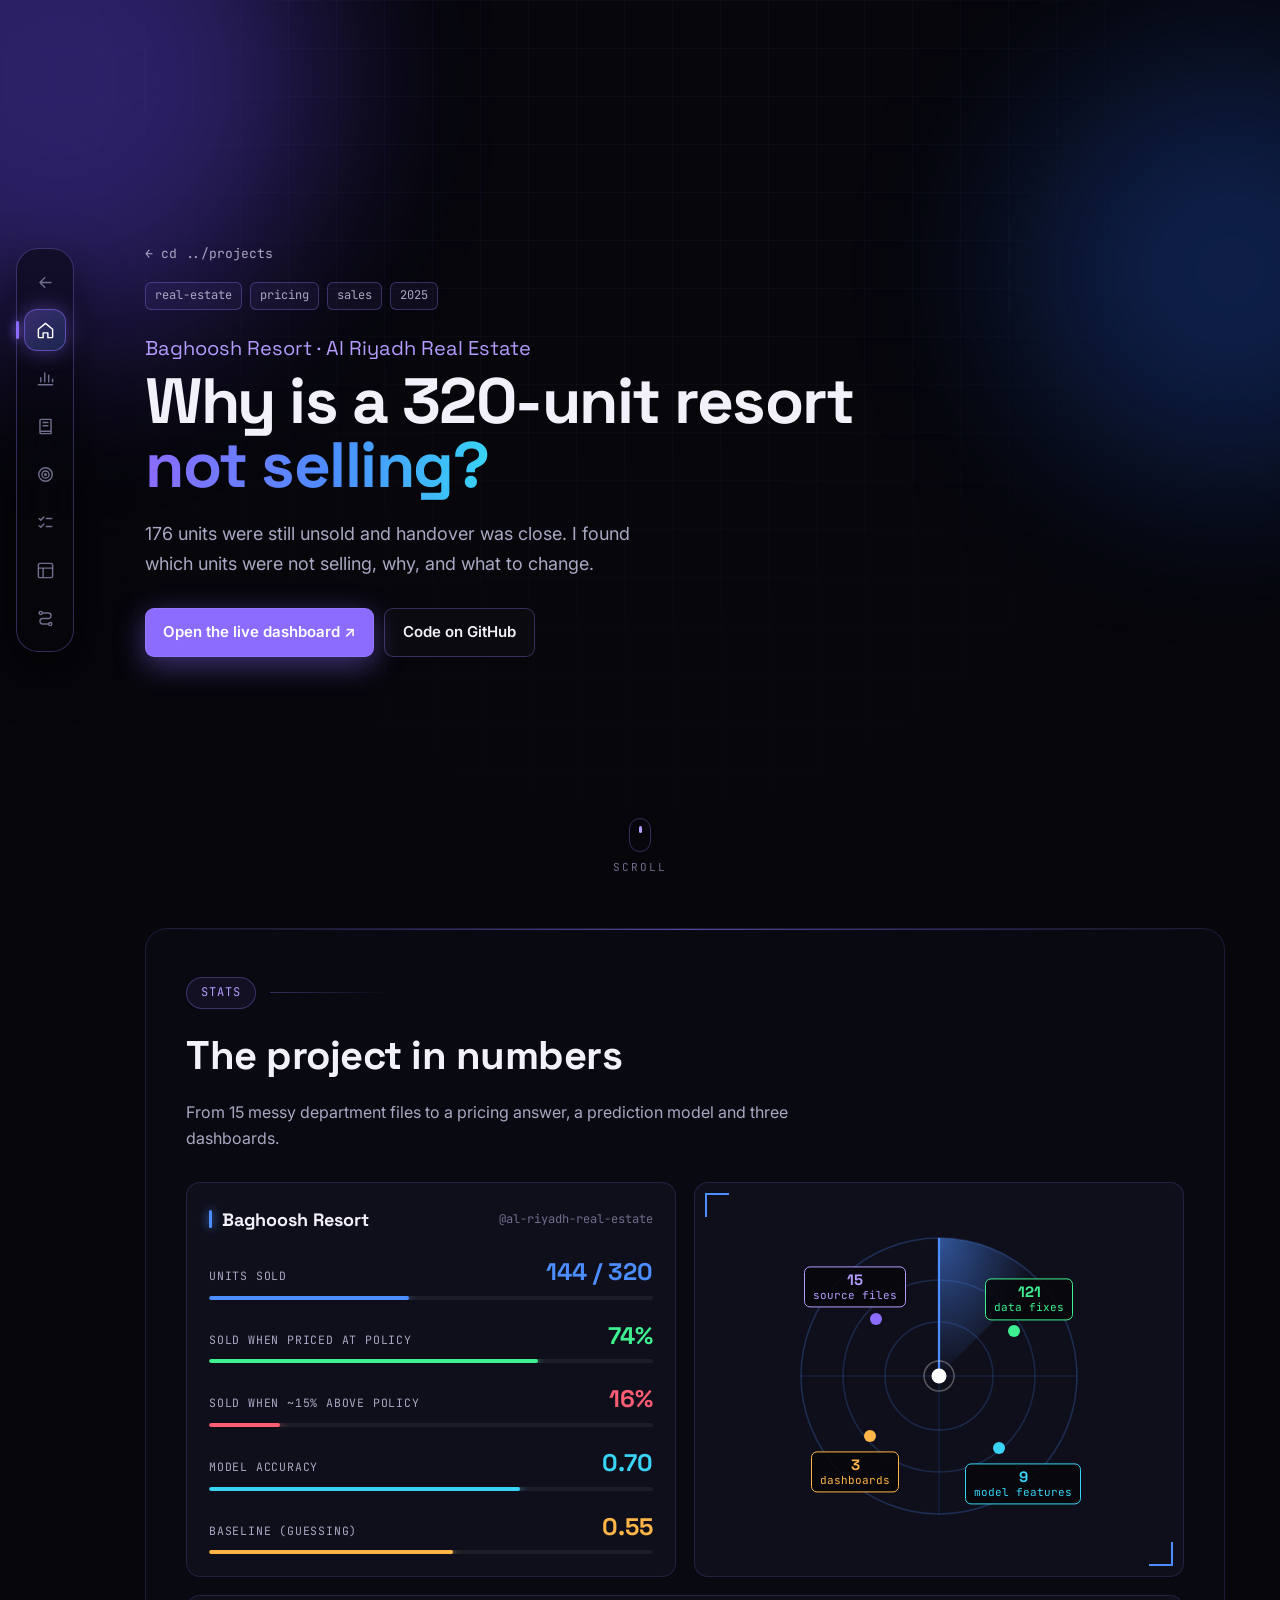
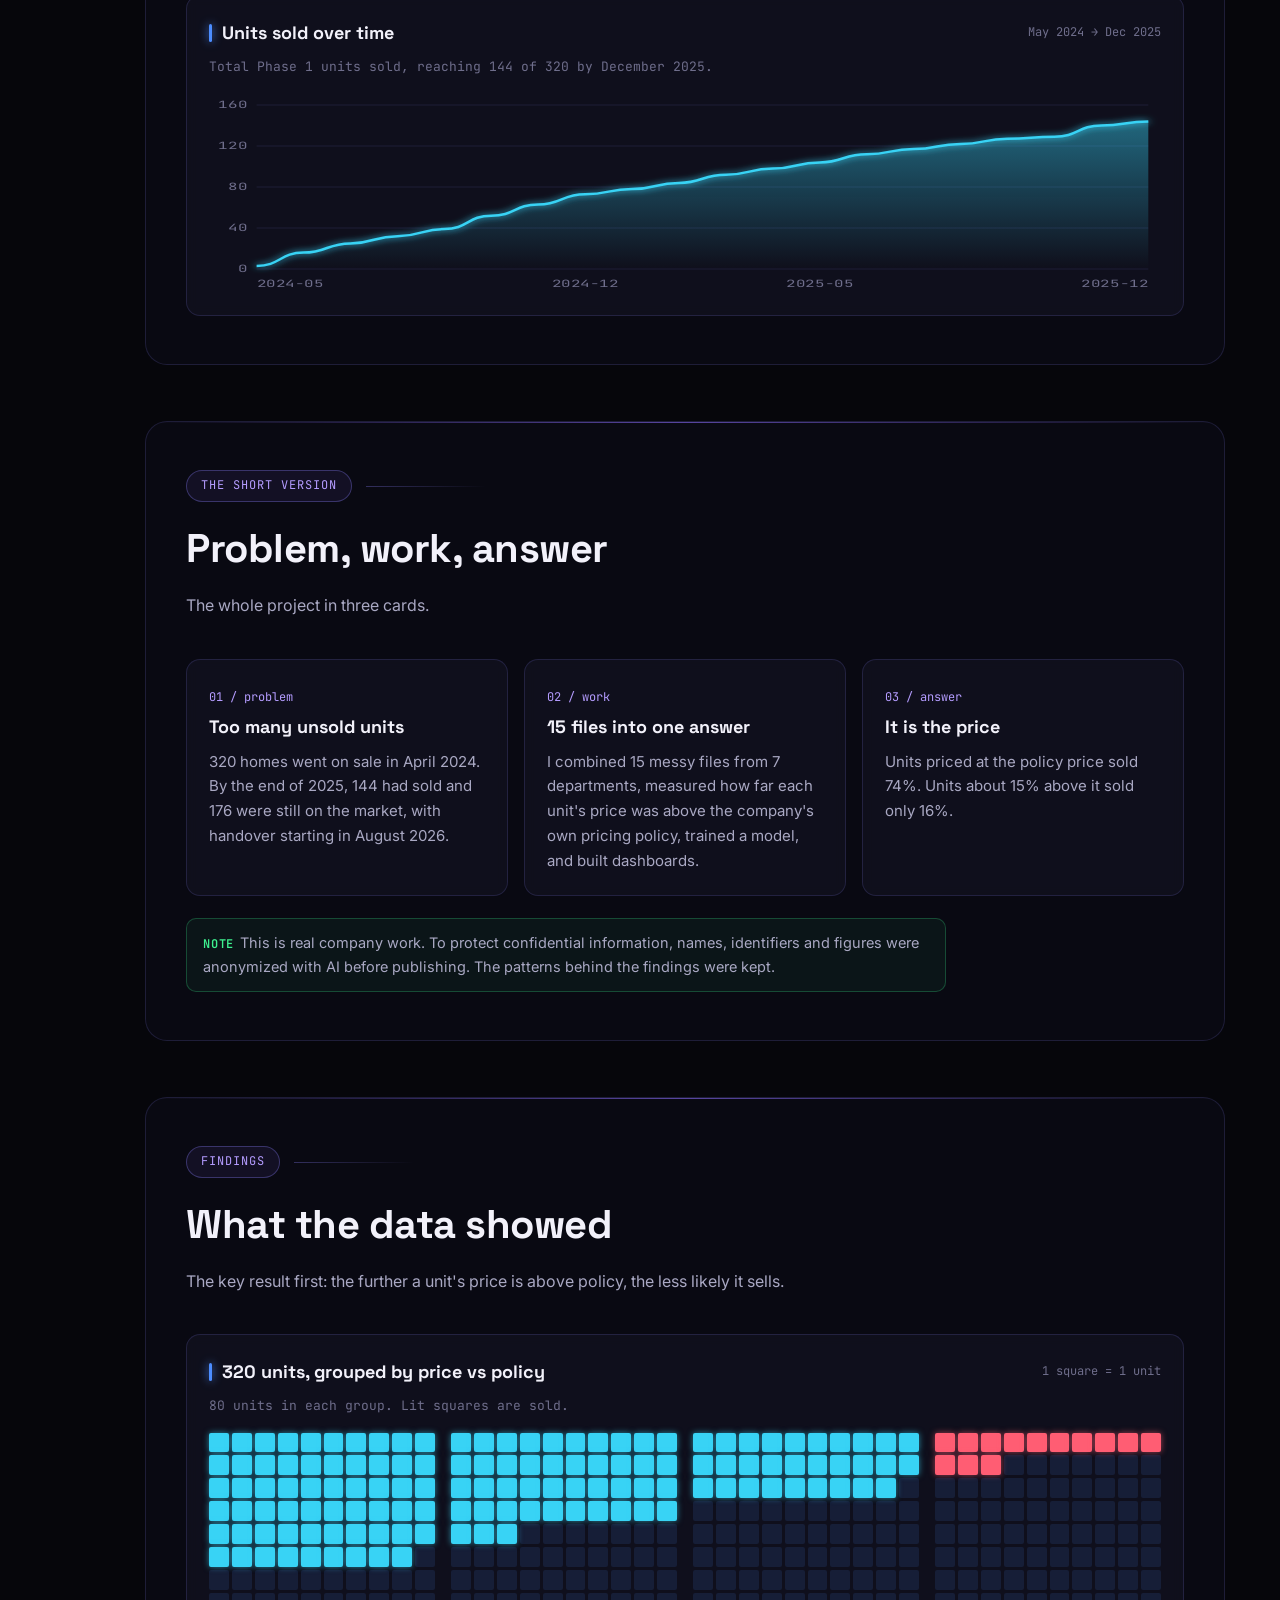
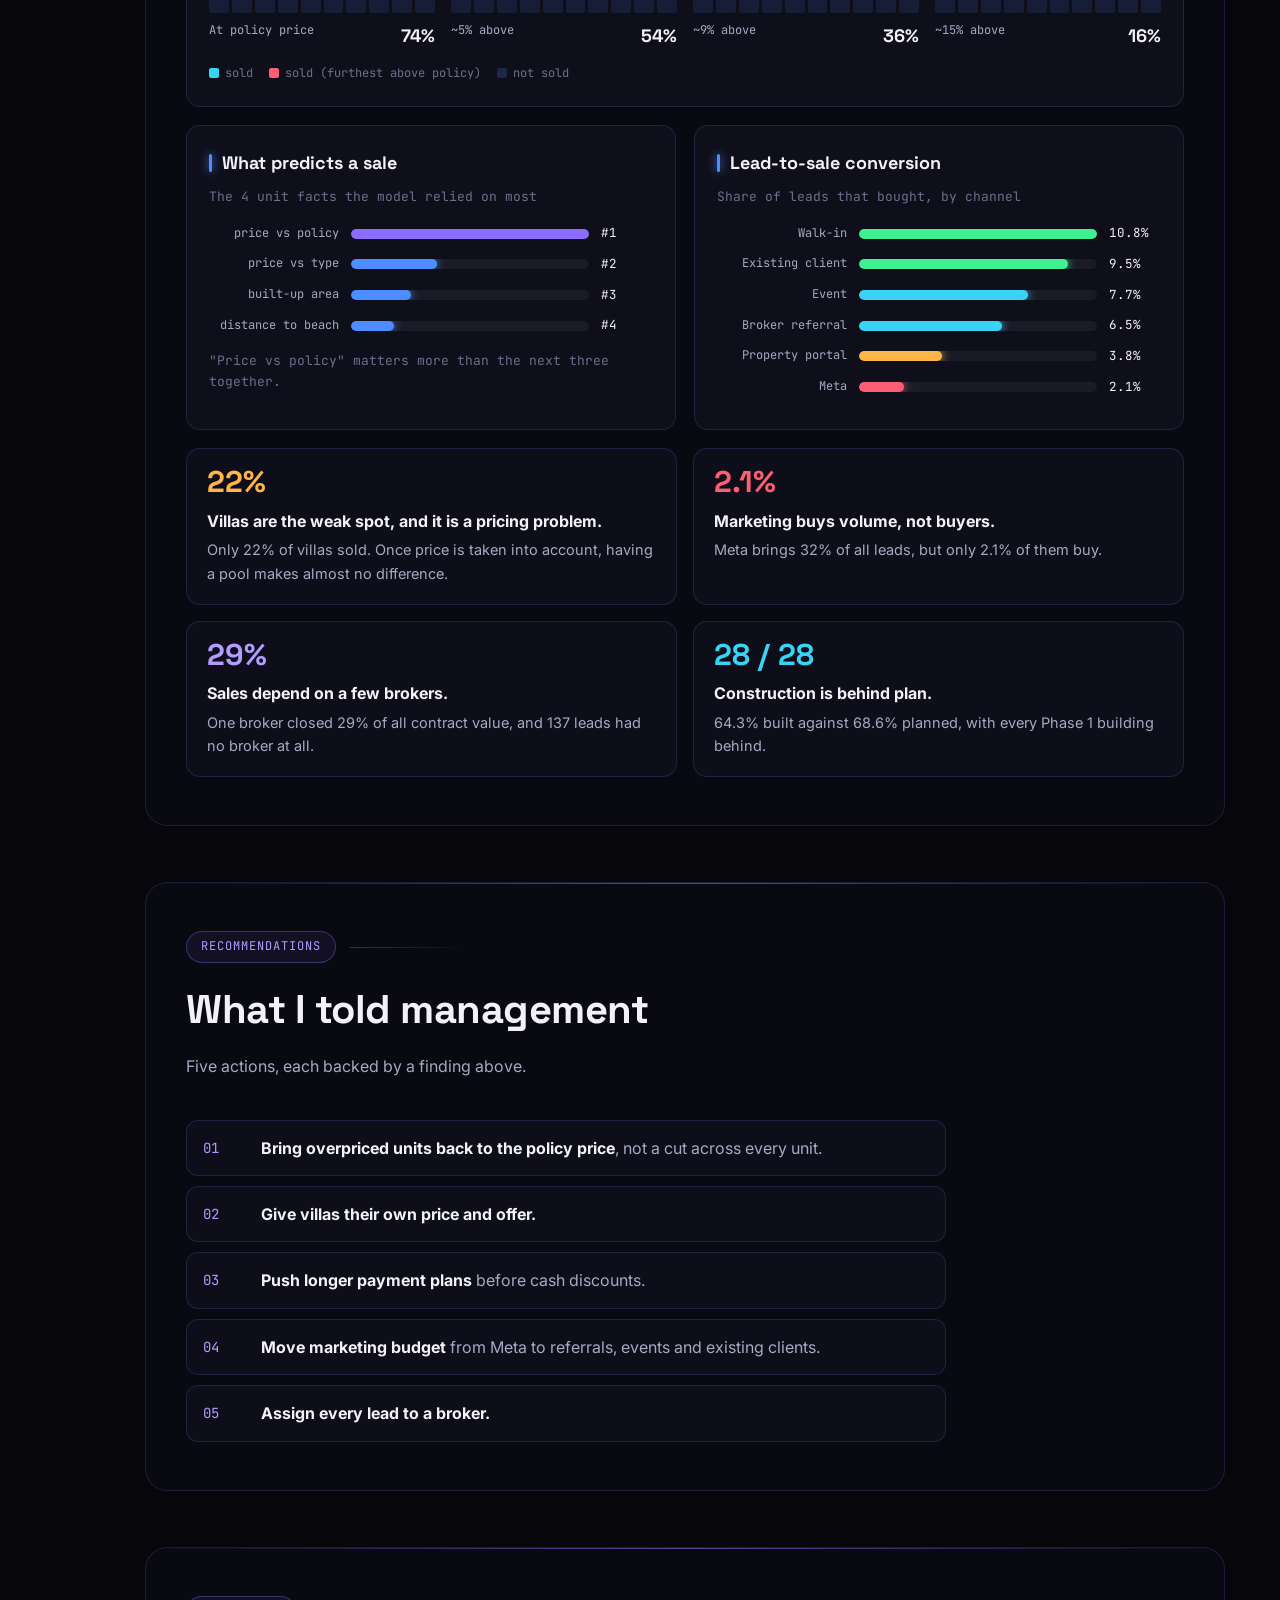
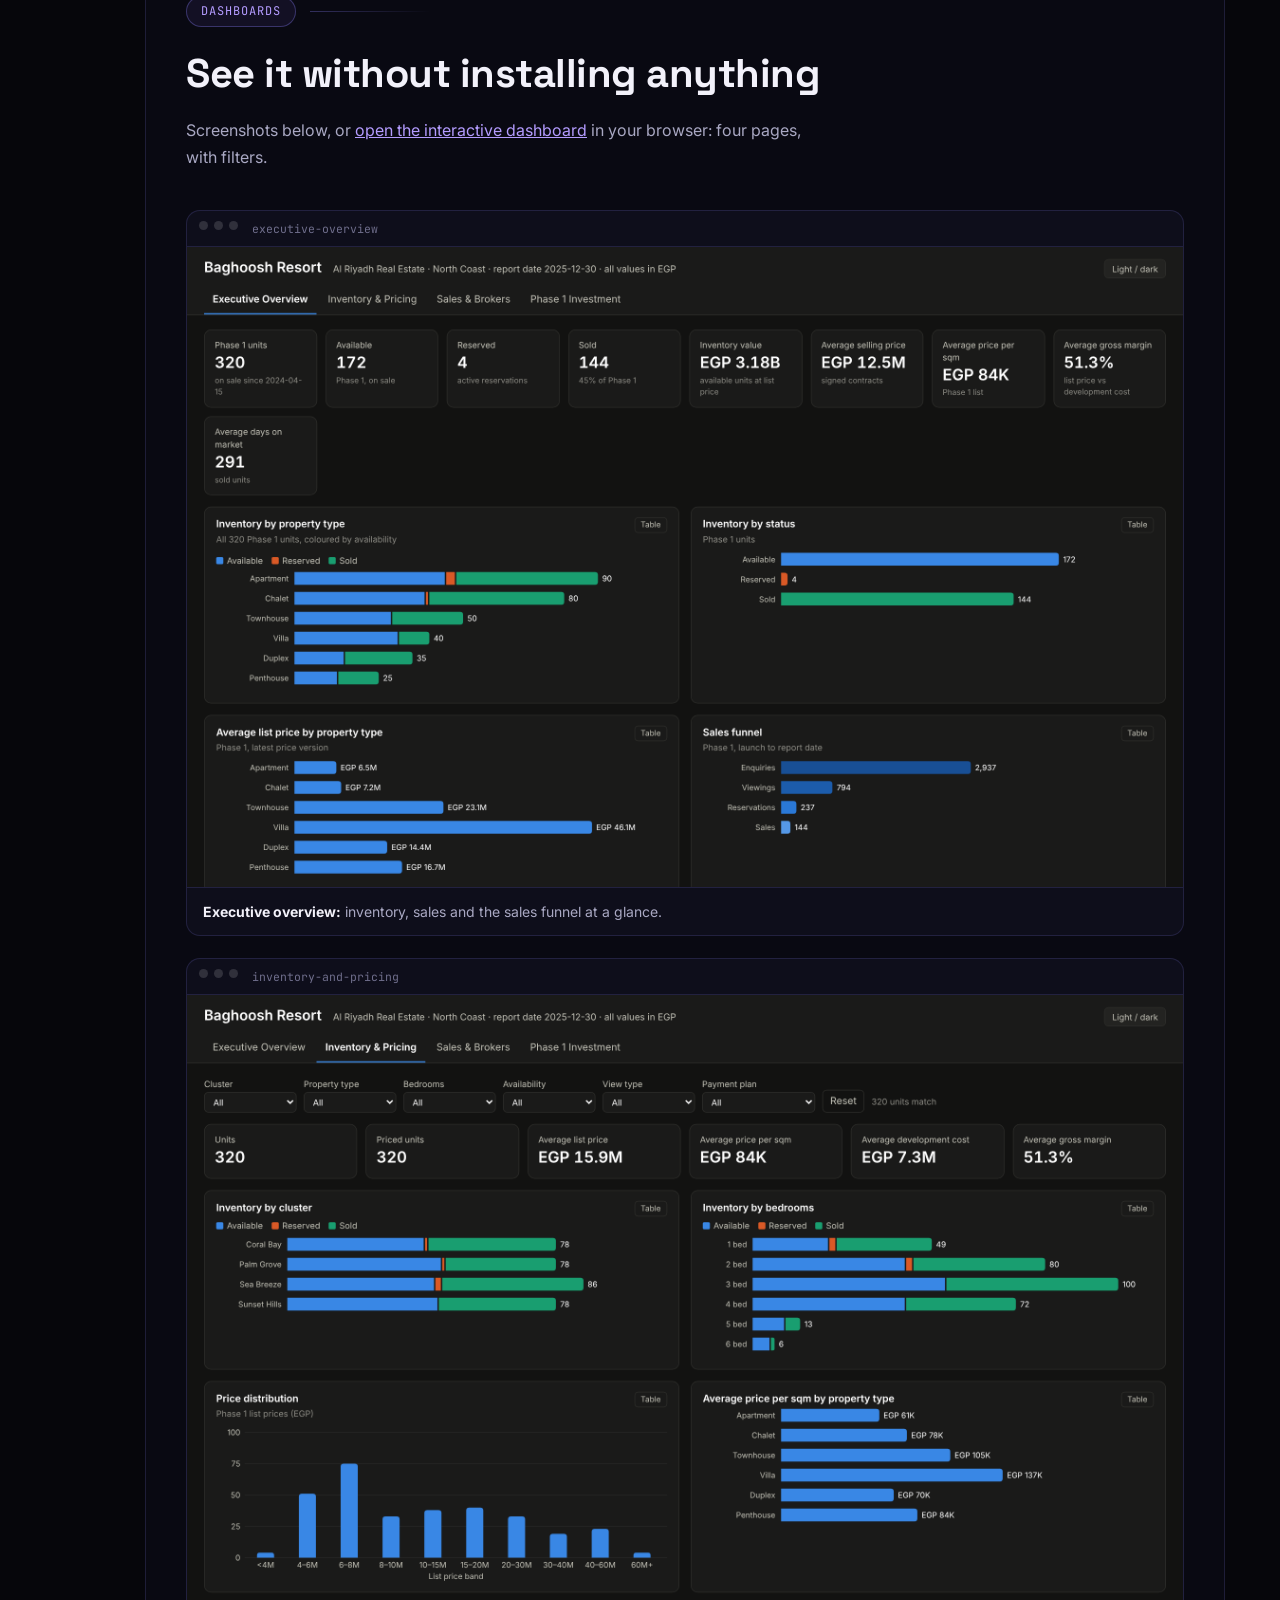
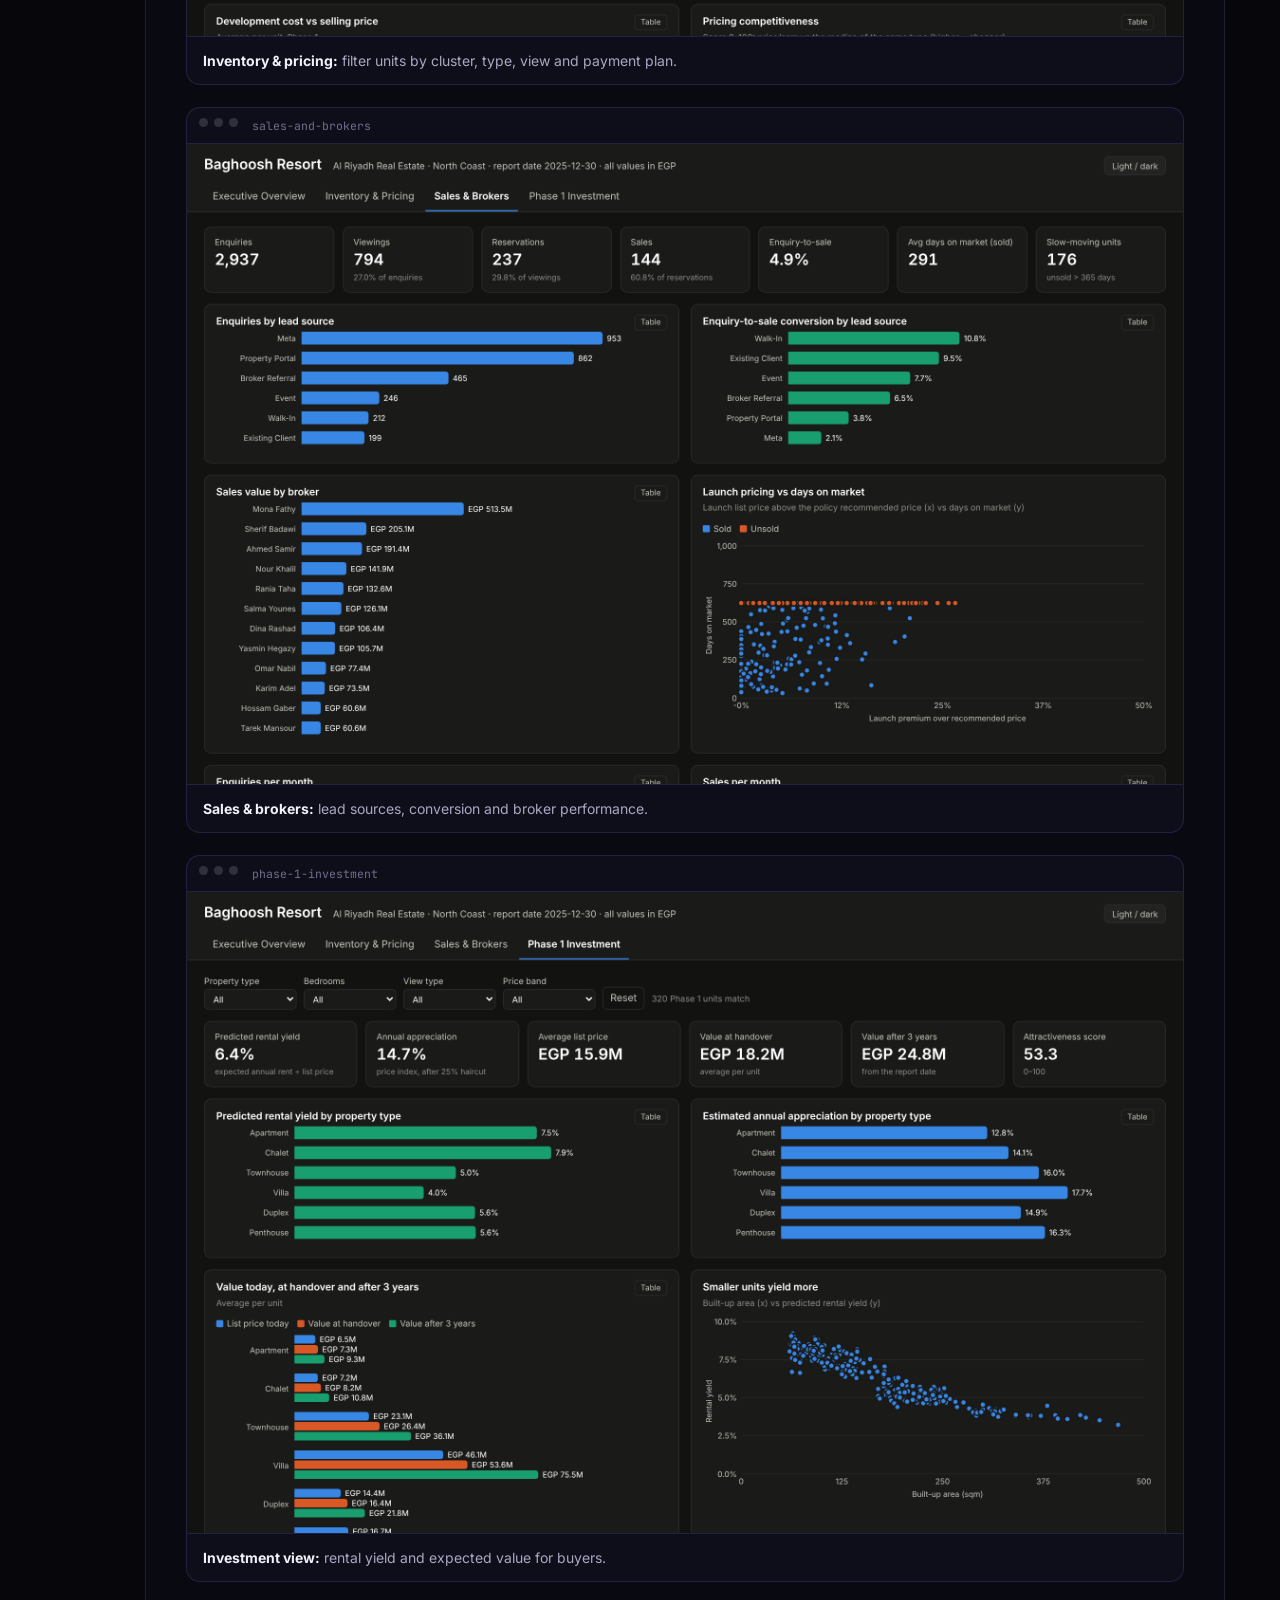
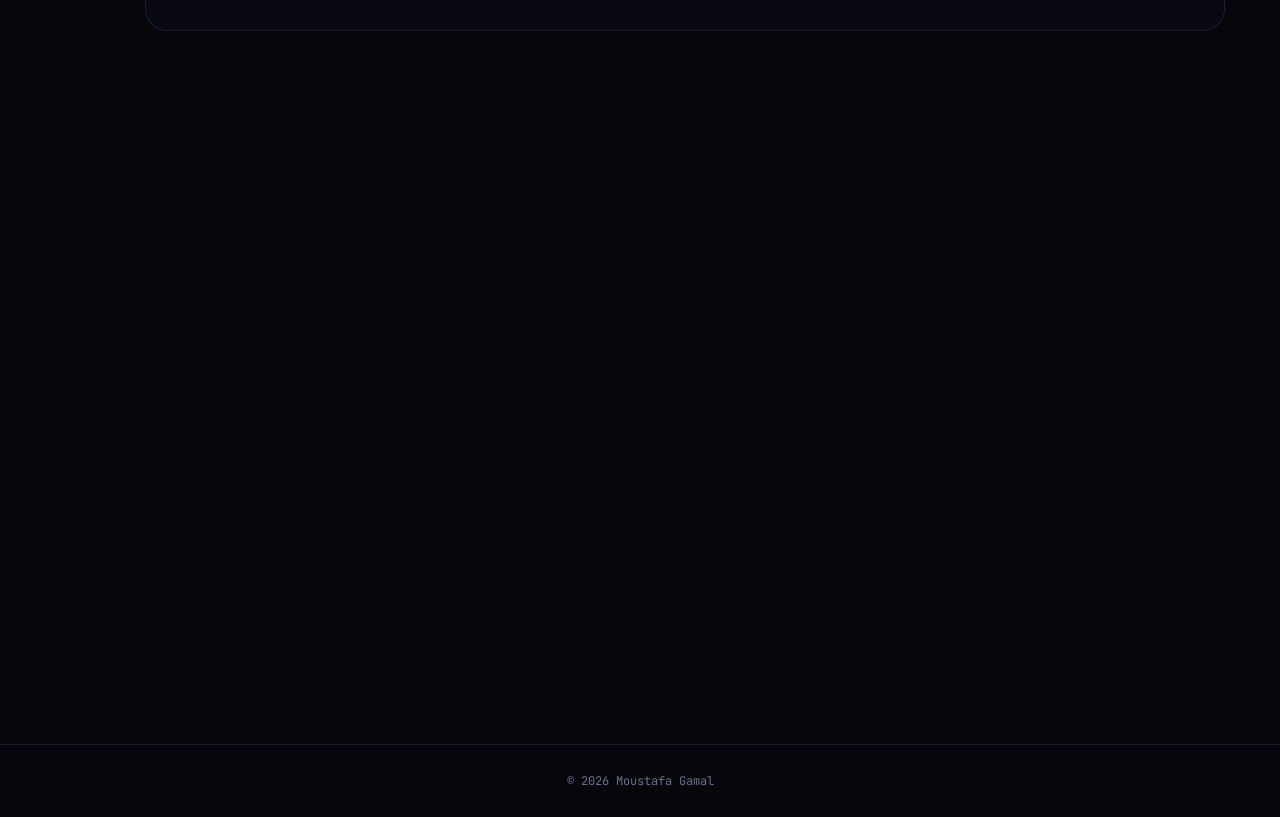
==== projects/baghoosh/index.html @ d0f4a841 "Add data analytics portfolio site Co-Authored-By: Claude Opus 5.5 (1M context) <noreply@anthropic.co" ====
<!doctype html>
<html lang="en">
<head>
<meta charset="utf-8">
<meta name="viewport" content="width=device-width, initial-scale=1">
<title>Baghoosh Resort Analysis | Moustafa Gamal</title>
<meta name="description" content="Why a 320-unit resort was not selling: data cleaning, pricing analysis, a prediction model and dashboards.">
<link rel="preconnect" href="https://fonts.googleapis.com">
<link rel="preconnect" href="https://fonts.gstatic.com" crossorigin>
<link href="https://fonts.googleapis.com/css2?family=Inter:wght@400;600;700&family=JetBrains+Mono:wght@400;600;700&family=Space+Grotesk:wght@500;700&display=swap" rel="stylesheet">
<link rel="stylesheet" href="../../assets/style.css?v=9">
<script>document.documentElement.classList.add("js")</script>
</head>
<body>

<aside class="rail" aria-label="Sections">
  <ul>
    <li class="ind" aria-hidden="true"></li>
    <li><a class="item" href="../../index.html#projects"><svg viewBox="0 0 24 24"><path d="M19 12H5m6-6-6 6 6 6"/></svg><span class="tip">All projects</span></a></li>
    <li><a class="item" href="#overview"><svg viewBox="0 0 24 24"><path d="M3 10.5 12 3l9 7.5V20a1 1 0 0 1-1 1h-5v-6H9v6H4a1 1 0 0 1-1-1z"/></svg><span class="tip">Overview</span></a></li>
    <li><a class="item" href="#stats"><svg viewBox="0 0 24 24"><path d="M3 20h18M6 16v-5M11 16V5M16 16v-8M21 16v-3"/></svg><span class="tip">Stats</span></a></li>
    <li><a class="item" href="#story"><svg viewBox="0 0 24 24"><path d="M5 4.5A1.5 1.5 0 0 1 6.5 3H19v15H6.5A1.5 1.5 0 0 0 5 19.5zM5 19.5A1.5 1.5 0 0 0 6.5 21H19v-3M9 7h6M9 11h6"/></svg><span class="tip">Story</span></a></li>
    <li><a class="item" href="#findings"><svg viewBox="0 0 24 24"><circle cx="12" cy="12" r="8.5"/><circle cx="12" cy="12" r="4.5"/><circle cx="12" cy="12" r="1"/></svg><span class="tip">Findings</span></a></li>
    <li><a class="item" href="#recommendations"><svg viewBox="0 0 24 24"><path d="m4 7 2 2 4-4M4 16l2 2 4-4M13 7h7M13 17h7"/></svg><span class="tip">Recommendations</span></a></li>
    <li><a class="item" href="#dashboards"><svg viewBox="0 0 24 24"><rect x="3" y="3" width="18" height="18" rx="2"/><path d="M3 9h18M9 9v12"/></svg><span class="tip">Dashboards</span></a></li>
    <li><a class="item" href="#how"><svg viewBox="0 0 24 24"><circle cx="6" cy="5" r="2"/><circle cx="18" cy="19" r="2"/><path d="M8 5h7.5a3.5 3.5 0 0 1 0 7h-7a3.5 3.5 0 0 0 0 7H16"/></svg><span class="tip">How I did it</span></a></li>
  </ul>
  <div class="progress" aria-hidden="true"><div></div></div>
</aside>

<header class="hero phero landing" id="overview">
  <div class="glow v" style="width:520px;height:520px;top:-180px;left:-200px"></div>
  <div class="glow b" style="width:420px;height:420px;top:60px;right:-160px"></div>
  <div class="wrap">
    <div class="crumbs"><a href="../../index.html#projects">← cd ../projects</a></div>
    <div class="pills"><span class="pill">real-estate</span><span class="pill">pricing</span><span class="pill">sales</span><span class="pill">2025</span></div>
    <p class="hello">Baghoosh Resort · Al Riyadh Real Estate</p>
    <h1>Why is a 320-unit resort<br><span class="grad">not selling?</span></h1>
    <p class="lead">176 units were still unsold and handover was close. I found which units were not selling, why, and what to change.</p>
    <div class="btns">
      <a class="btn primary" href="dashboard.html" target="_blank" rel="noopener">Open the live dashboard ↗</a>
      <a class="btn ghost" href="https://github.com/moustafagabbas/baghoosh-resort-analytics">Code on GitHub</a>
    </div>
  </div>
  <a class="scroll-cue" href="#stats"><i></i>scroll</a>
</header>

<section class="block" id="stats">
  <div class="wrap"><div class="shell reveal">
    <div class="sec-head">
      <div>
        <div class="label"><span>Stats</span></div>
        <h2>The project in numbers</h2>
        <p class="intro">From 15 messy department files to a pricing answer, a prediction model and three dashboards.</p>
      </div>
      
    </div>
    <div class="dash">
      <div class="hud">
        <h3>Baghoosh Resort <span class="tagline">@al-riyadh-real-estate</span></h3>
        <div class="metric"><div class="row"><span class="name">Units sold</span><span class="val c-blue">144 / 320</span></div><div class="track"><div class="fill bg-blue" style="width:45%"></div></div></div>
        <div class="metric"><div class="row"><span class="name">Sold when priced at policy</span><span class="val c-green">74%</span></div><div class="track"><div class="fill bg-green" style="width:74%"></div></div></div>
        <div class="metric"><div class="row"><span class="name">Sold when ~15% above policy</span><span class="val c-red">16%</span></div><div class="track"><div class="fill bg-red" style="width:16%"></div></div></div>
        <div class="metric"><div class="row"><span class="name">Model accuracy</span><span class="val c-cyan">0.70</span></div><div class="track"><div class="fill bg-cyan" style="width:70%"></div></div></div>
        <div class="metric" style="margin-bottom:0"><div class="row"><span class="name">Baseline (guessing)</span><span class="val c-amber">0.55</span></div><div class="track"><div class="fill bg-amber" style="width:55%"></div></div></div>
      </div>
      <div class="hud corners" style="display:grid;place-items:center">
        <div class="radar">
          <svg viewBox="0 0 200 200" aria-hidden="true">
            <defs><radialGradient id="sw" cx="0" cy="0" r="1"><stop offset="0" stop-color="#4c8dff" stop-opacity=".55"/><stop offset="1" stop-color="#4c8dff" stop-opacity="0"/></radialGradient></defs>
            <circle cx="100" cy="100" r="92" fill="none" stroke="rgba(76,141,255,.25)"/>
            <circle cx="100" cy="100" r="64" fill="none" stroke="rgba(76,141,255,.2)"/>
            <circle cx="100" cy="100" r="36" fill="none" stroke="rgba(76,141,255,.2)"/>
            <line x1="8" y1="100" x2="192" y2="100" stroke="rgba(76,141,255,.12)"/><line x1="100" y1="8" x2="100" y2="192" stroke="rgba(76,141,255,.12)"/>
            <g class="sweep"><path d="M100,100 L100,8 A92,92 0 0,1 165,35 Z" fill="url(#sw)"/><line x1="100" y1="100" x2="100" y2="8" stroke="#4c8dff" stroke-width="1.5"/></g>
            <circle cx="100" cy="100" r="5" fill="#fff"/><circle cx="100" cy="100" r="10" fill="none" stroke="#fff" stroke-opacity=".3"/>
            <circle cx="58" cy="62" r="4" fill="#8b6cff"/><circle cx="150" cy="70" r="4" fill="#3ef08f"/>
            <circle cx="140" cy="148" r="4" fill="#38d3f5"/><circle cx="54" cy="140" r="4" fill="#ffb547"/>
          </svg>
          <div class="chip c-violet" style="left:22%;top:20%"><b>15</b>source files</div>
          <div class="chip c-green" style="left:80%;top:24%"><b>121</b>data fixes</div>
          <div class="chip c-cyan" style="left:78%;top:84%"><b>9</b>model features</div>
          <div class="chip c-amber" style="left:22%;top:80%"><b>3</b>dashboards</div>
        </div>
      </div>
      <div class="hud wide">
        <h3>Units sold over time <span class="tagline">May 2024 → Dec 2025</span></h3>
        <p class="sub">Total Phase 1 units sold, reaching 144 of 320 by December 2025.</p>
        <div class="spark" data-chart="monthly"></div>
      </div>
    </div>
  </div></div>
</section>

<section class="block" id="story">
  <div class="wrap"><div class="shell reveal">
    <div class="label"><span>The short version</span></div>
    <h2>Problem, work, answer</h2>
    <p class="intro">The whole project in three cards.</p>
    <div class="story">
      <div class="hud"><span class="step-n">01 / problem</span><h3>Too many unsold units</h3><p>320 homes went on sale in April 2024. By the end of 2025, 144 had sold and 176 were still on the market, with handover starting in August 2026.</p></div>
      <div class="hud"><span class="step-n">02 / work</span><h3>15 files into one answer</h3><p>I combined 15 messy files from 7 departments, measured how far each unit's price was above the company's own pricing policy, trained a model, and built dashboards.</p></div>
      <div class="hud"><span class="step-n">03 / answer</span><h3>It is the price</h3><p>Units priced at the policy price sold 74%. Units about 15% above it sold only 16%.</p></div>
    </div>
    <p class="note"><b>NOTE</b>This is real company work. To protect confidential information, names, identifiers and figures were anonymized with AI before publishing. The patterns behind the findings were kept.</p>
  </div></div>
</section>

<section class="block" id="findings">
  <div class="wrap"><div class="shell reveal">
    <div class="label"><span>Findings</span></div>
    <h2>What the data showed</h2>
    <p class="intro">The key result first: the further a unit's price is above policy, the less likely it sells.</p>
    <div class="dash">
      <div class="hud wide">
        <h3>320 units, grouped by price vs policy <span class="tagline">1 square = 1 unit</span></h3>
        <p class="sub">80 units in each group. Lit squares are sold.</p>
        <div class="units" data-chart="units"></div>
        <div class="legend"><span><i style="background:var(--cyan)"></i>sold</span><span><i style="background:var(--red)"></i>sold (furthest above policy)</span><span><i style="background:rgba(76,141,255,.2)"></i>not sold</span></div>
      </div>
      <div class="hud">
        <h3>What predicts a sale</h3>
        <p class="sub">The 4 unit facts the model relied on most</p>
        <div class="nbar"><span class="l">price vs policy</span><div class="t"><div class="bg-violet" style="width:100%"></div></div><span class="v c-violet">#1</span></div>
        <div class="nbar"><span class="l">price vs type</span><div class="t"><div class="bg-blue" style="width:36%"></div></div><span class="v">#2</span></div>
        <div class="nbar"><span class="l">built-up area</span><div class="t"><div class="bg-blue" style="width:25%"></div></div><span class="v">#3</span></div>
        <div class="nbar"><span class="l">distance to beach</span><div class="t"><div class="bg-blue" style="width:18%"></div></div><span class="v">#4</span></div>
        <p class="sub" style="margin:14px 0 0">"Price vs policy" matters more than the next three together.</p>
      </div>
      <div class="hud">
        <h3>Lead-to-sale conversion</h3>
        <p class="sub">Share of leads that bought, by channel</p>
        <div class="nbar"><span class="l">Walk-in</span><div class="t"><div class="bg-green" style="width:100%"></div></div><span class="v">10.8%</span></div>
        <div class="nbar"><span class="l">Existing client</span><div class="t"><div class="bg-green" style="width:88%"></div></div><span class="v">9.5%</span></div>
        <div class="nbar"><span class="l">Event</span><div class="t"><div class="bg-cyan" style="width:71%"></div></div><span class="v">7.7%</span></div>
        <div class="nbar"><span class="l">Broker referral</span><div class="t"><div class="bg-cyan" style="width:60%"></div></div><span class="v">6.5%</span></div>
        <div class="nbar"><span class="l">Property portal</span><div class="t"><div class="bg-amber" style="width:35%"></div></div><span class="v">3.8%</span></div>
        <div class="nbar"><span class="l">Meta</span><div class="t"><div class="bg-red" style="width:19%"></div></div><span class="v">2.1%</span></div>
      </div>
    </div>
    <div class="findings" style="margin-top:18px">
      <div class="finding"><span class="num c-amber">22%</span><b>Villas are the weak spot, and it is a pricing problem.</b><p>Only 22% of villas sold. Once price is taken into account, having a pool makes almost no difference.</p></div>
      <div class="finding"><span class="num c-red">2.1%</span><b>Marketing buys volume, not buyers.</b><p>Meta brings 32% of all leads, but only 2.1% of them buy.</p></div>
      <div class="finding"><span class="num c-violet">29%</span><b>Sales depend on a few brokers.</b><p>One broker closed 29% of all contract value, and 137 leads had no broker at all.</p></div>
      <div class="finding"><span class="num c-cyan">28 / 28</span><b>Construction is behind plan.</b><p>64.3% built against 68.6% planned, with every Phase 1 building behind.</p></div>
    </div>
  </div></div>
</section>

<section class="block" id="recommendations">
  <div class="wrap"><div class="shell reveal">
    <div class="label"><span>Recommendations</span></div>
    <h2>What I told management</h2>
    <p class="intro">Five actions, each backed by a finding above.</p>
    <div class="recs">
      <div class="rec"><p><b>Bring overpriced units back to the policy price</b>, not a cut across every unit.</p></div>
      <div class="rec"><p><b>Give villas their own price and offer.</b></p></div>
      <div class="rec"><p><b>Push longer payment plans</b> before cash discounts.</p></div>
      <div class="rec"><p><b>Move marketing budget</b> from Meta to referrals, events and existing clients.</p></div>
      <div class="rec"><p><b>Assign every lead to a broker.</b></p></div>
    </div>
  </div></div>
</section>

<section class="block" id="dashboards">
  <div class="wrap"><div class="shell reveal">
    <div class="label"><span>Dashboards</span></div>
    <h2>See it without installing anything</h2>
    <p class="intro">Screenshots below, or <a href="dashboard.html" target="_blank" rel="noopener">open the interactive dashboard</a> in your browser: four pages, with filters.</p>
    <div class="gallery">
      <figure><div class="chrome"><i></i><i></i><i></i><span>executive-overview</span></div><img src="../../assets/baghoosh/dash-overview.png" alt="Executive overview dashboard" loading="lazy"><figcaption><b>Executive overview:</b> inventory, sales and the sales funnel at a glance.</figcaption></figure>
      <figure><div class="chrome"><i></i><i></i><i></i><span>inventory-and-pricing</span></div><img src="../../assets/baghoosh/dash-inventory.png" alt="Inventory and pricing dashboard" loading="lazy"><figcaption><b>Inventory &amp; pricing:</b> filter units by cluster, type, view and payment plan.</figcaption></figure>
      <figure><div class="chrome"><i></i><i></i><i></i><span>sales-and-brokers</span></div><img src="../../assets/baghoosh/dash-sales.png" alt="Sales and brokers dashboard" loading="lazy"><figcaption><b>Sales &amp; brokers:</b> lead sources, conversion and broker performance.</figcaption></figure>
      <figure><div class="chrome"><i></i><i></i><i></i><span>phase-1-investment</span></div><img src="../../assets/baghoosh/dash-investment.png" alt="Phase 1 investment dashboard" loading="lazy"><figcaption><b>Investment view:</b> rental yield and expected value for buyers.</figcaption></figure>
    </div>
  </div></div>
</section>

<section class="block" id="how">
  <div class="wrap"><div class="shell reveal">
    <div class="label"><span>Process</span></div>
    <h2>How I did it</h2>
    <p class="intro">Python (pandas, scikit-learn), Power BI (DAX, Power Query), Streamlit, Excel, HTML/JavaScript.</p>
    <div class="steps">
      <div class="step"><span class="n">step_01</span><h3>Clean</h3><p>Fixed 121 problems across 15 files, like 20 spellings of 6 property types and prices 10× too high. Every fix was logged.</p></div>
      <div class="step"><span class="n">step_02</span><h3>Model the data</h3><p>Built a star schema so Power BI and Python read the same clean numbers.</p></div>
      <div class="step"><span class="n">step_03</span><h3>Find the driver</h3><p>Rebuilt the pricing policy for every unit and measured how far the real price was above it.</p></div>
      <div class="step"><span class="n">step_04</span><h3>Predict &amp; share</h3><p>Logistic regression, 0.70 accuracy vs 0.55 baseline, using only facts known on launch day.</p></div>
    </div>
    <div class="btns" style="justify-content:center;margin-top:36px">
      <a class="btn ghost" href="https://github.com/moustafagabbas/baghoosh-resort-analytics">See the code and notebook</a>
      <a class="btn ghost" href="../../index.html">← Back to portfolio</a>
    </div>
  </div></div>
</section>

<footer>© 2026 Moustafa Gamal</footer>
<script src="../../assets/charts.js?v=9"></script>
<script src="../../assets/nav.js?v=9"></script>
</body>
</html>
---- assets/style.css ----
/* Dark "data HUD" theme: near-black, violet/blue glow, neon data accents */
:root {
  --bg: #06060b; --bg-2: #0b0b14; --panel: rgba(18, 18, 32, .72); --panel-solid: #11111d;
  --line: rgba(140, 130, 255, .16); --line-2: rgba(140, 130, 255, .32);
  --text: #f2f1fa; --text-2: #a9a8c3; --muted: #6f6e8c;
  --violet: #8b6cff; --violet-2: #b49cff; --blue: #4c8dff; --cyan: #38d3f5; --green: #3ef08f; --amber: #ffb547; --red: #ff5d73;
  --grad: linear-gradient(90deg, #8b6cff 0%, #4c8dff 55%, #38d3f5 100%);
  --radius: 14px;
  --mono: "JetBrains Mono", ui-monospace, SFMono-Regular, Menlo, monospace;
  --display: "Space Grotesk", "Inter", system-ui, sans-serif;
  color-scheme: dark;
}
* { box-sizing: border-box; }
html { scroll-behavior: smooth; }
body { margin: 0; background: var(--bg); color: var(--text); overflow-x: hidden;
  font: 16px/1.65 "Inter", system-ui, -apple-system, "Segoe UI", Roboto, sans-serif; }
body::before { /* faint grid */
  content: ""; position: fixed; inset: 0; z-index: -2; pointer-events: none;
  background-image: linear-gradient(rgba(140,130,255,.045) 1px, transparent 1px), linear-gradient(90deg, rgba(140,130,255,.045) 1px, transparent 1px);
  background-size: 48px 48px; mask-image: radial-gradient(ellipse at 50% 0%, #000 30%, transparent 75%);
}
img { max-width: 100%; display: block; }
a { color: var(--violet-2); }
.wrap { max-width: 1120px; margin: 0 auto; padding: 0 20px; }
.mono { font-family: var(--mono); }
.grad { background: var(--grad); -webkit-background-clip: text; background-clip: text; color: transparent; }

/* glow blobs */
.glow { position: absolute; border-radius: 50%; filter: blur(90px); pointer-events: none; z-index: -1; }
.glow.v { background: #6d4dff; opacity: .38; }
.glow.b { background: #2563eb; opacity: .28; }

/* nav */
.nav { position: sticky; top: 0; z-index: 20; background: rgba(6,6,11,.7); backdrop-filter: blur(12px); border-bottom: 1px solid var(--line); }
.nav .wrap { display: flex; align-items: center; gap: 20px; height: 60px; }
.brand { font-family: var(--mono); font-weight: 700; color: var(--text); text-decoration: none; font-size: 15px; }
.brand span { color: var(--violet); }
.nav .links { display: flex; gap: 22px; margin-left: auto; overflow-x: auto; }
.nav .links a { color: var(--text-2); text-decoration: none; font-size: 14px; white-space: nowrap; }
.nav .links a:hover { color: var(--text); }

/* hero */
.hero { position: relative; padding: 88px 0 72px; }
.hero .grid { display: grid; grid-template-columns: 1.1fr 1fr; gap: 48px; align-items: center; }
.pills { display: flex; flex-wrap: wrap; gap: 8px; margin-bottom: 22px; }
.pill { font-family: var(--mono); font-size: 12px; color: var(--text-2); border: 1px solid var(--line-2); background: rgba(139,108,255,.07);
  border-radius: 6px; padding: 3px 9px; }
.hello { font-family: var(--display); color: var(--violet-2); font-size: 20px; margin: 0 0 4px; }
.hero h1 { font-family: var(--display); font-size: clamp(44px, 7vw, 84px); line-height: 1; margin: 0 0 22px; letter-spacing: -1.5px; font-weight: 700; }
.hero .lead { color: var(--text-2); font-size: 18px; max-width: 520px; margin: 0 0 30px; }
.btns { display: flex; flex-wrap: wrap; gap: 10px; }
.btn { display: inline-flex; align-items: center; gap: 8px; padding: 11px 18px; border-radius: 9px; font-weight: 600; font-size: 15px; text-decoration: none; transition: .15s; }
.btn.primary { background: var(--violet); color: #fff; box-shadow: 0 0 0 1px rgba(255,255,255,.08) inset, 0 8px 30px rgba(139,108,255,.45); }
.btn.primary:hover { background: #9b80ff; }
.btn.ghost { border: 1px solid var(--line-2); color: var(--text); background: rgba(255,255,255,.02); }
.btn.ghost:hover { border-color: var(--violet); }

/* terminal card */
.term { position: relative; background: #0c0c16; border: 1px solid var(--line-2); border-radius: var(--radius); overflow: hidden;
  box-shadow: 0 30px 80px rgba(0,0,0,.6), 0 0 60px rgba(109,77,255,.18); }
.term .bar { display: flex; align-items: center; gap: 7px; padding: 11px 14px; border-bottom: 1px solid var(--line); background: rgba(255,255,255,.02); }
.term .dot { width: 11px; height: 11px; border-radius: 50%; }
.term .bar .file { margin-left: 10px; font-family: var(--mono); font-size: 12px; color: var(--muted); }
.term pre { margin: 0; padding: 20px 22px; font: 13.5px/1.75 var(--mono); color: var(--text-2); overflow-x: auto; }
.k { color: #c792ea; } .s { color: #a5e36b; } .n { color: var(--amber); } .c { color: var(--muted); } .f { color: var(--cyan); } .p { color: var(--text); }

/* sections */
section { position: relative; padding: 72px 0; overflow-x: clip; }
.hero { overflow-x: clip; }
.label { display: flex; align-items: center; gap: 14px; justify-content: center; margin-bottom: 14px; }
.label::before, .label::after { content: ""; height: 1px; flex: 0 1 120px; background: linear-gradient(90deg, transparent, var(--line-2)); }
.label::after { transform: scaleX(-1); }
.label span { font-family: var(--mono); font-size: 12px; letter-spacing: 1px; color: var(--violet-2); border: 1px solid var(--line-2);
  background: rgba(139,108,255,.08); padding: 5px 14px; border-radius: 999px; text-transform: uppercase; }
section h2 { font-family: var(--display); text-align: center; font-size: clamp(28px, 4vw, 40px); margin: 0 0 10px; letter-spacing: -.5px; }
section .intro { text-align: center; color: var(--text-2); margin: 0 auto 40px; max-width: 620px; }

/* HUD panel */
.hud { position: relative; background: var(--panel); border: 1px solid var(--line); border-radius: var(--radius); padding: 22px; backdrop-filter: blur(6px); }
.hud.corners::before, .hud.corners::after { content: ""; position: absolute; width: 22px; height: 22px; border: 2px solid var(--blue); pointer-events: none; }
.hud.corners::before { top: 10px; left: 10px; border-right: 0; border-bottom: 0; }
.hud.corners::after { bottom: 10px; right: 10px; border-left: 0; border-top: 0; }
.hud h3 { display: flex; align-items: center; gap: 10px; font-family: var(--display); font-size: 18px; margin: 0 0 18px; }
.hud h3::before { content: ""; width: 3px; height: 18px; background: var(--blue); border-radius: 2px; box-shadow: 0 0 10px var(--blue); }
.hud h3 .tagline { margin-left: auto; font-family: var(--mono); font-size: 12px; color: var(--muted); font-weight: 400; }
.hud .sub { color: var(--muted); font-size: 13px; margin: -10px 0 16px; font-family: var(--mono); }
.dash { display: grid; grid-template-columns: 1fr 1fr; gap: 18px; }
.dash .wide { grid-column: 1 / -1; }

/* metric bars (stat list) */
.metric { margin-bottom: 16px; }
.metric .row { display: flex; justify-content: space-between; align-items: baseline; }
.metric .name { font-family: var(--mono); font-size: 11.5px; letter-spacing: .8px; color: var(--text-2); text-transform: uppercase; }
.metric .val { font-family: var(--display); font-weight: 700; font-size: 24px; }
.metric .track { height: 4px; background: rgba(255,255,255,.06); border-radius: 4px; margin-top: 4px; overflow: hidden; }
.metric .fill { height: 100%; border-radius: 4px; }
.c-blue { color: var(--blue); } .c-cyan { color: var(--cyan); } .c-green { color: var(--green); } .c-amber { color: var(--amber); } .c-violet { color: var(--violet-2); } .c-red { color: var(--red); }
.bg-blue { background: var(--blue); box-shadow: 0 0 10px var(--blue); } .bg-cyan { background: var(--cyan); box-shadow: 0 0 10px var(--cyan); }
.bg-green { background: var(--green); box-shadow: 0 0 10px var(--green); } .bg-amber { background: var(--amber); box-shadow: 0 0 10px var(--amber); }
.bg-violet { background: var(--violet); box-shadow: 0 0 10px var(--violet); } .bg-red { background: var(--red); box-shadow: 0 0 10px var(--red); }

/* radar */
.radar { position: relative; aspect-ratio: 1; max-width: 340px; margin: 0 auto; }
.radar svg { width: 100%; height: 100%; overflow: visible; }
.radar .sweep { transform-origin: 50% 50%; animation: spin 6s linear infinite; }
@keyframes spin { to { transform: rotate(360deg); } }
.radar .chip { position: absolute; transform: translate(-50%, -50%); font-family: var(--mono); font-size: 11px; text-align: center; line-height: 1.2;
  background: rgba(6,6,11,.85); border: 1px solid currentColor; border-radius: 6px; padding: 4px 8px; white-space: nowrap; }
.radar .chip b { display: block; font-size: 15px; font-family: var(--display); }
@media (prefers-reduced-motion: reduce) { .radar .sweep { animation: none; } }

/* unit grid (contribution-graph style) */
.units { display: grid; grid-template-columns: repeat(4, 1fr); gap: 16px; }
.ublock .cells { display: grid; grid-template-columns: repeat(10, 1fr); gap: 3px; }
.ublock .cells i { aspect-ratio: 1; border-radius: 2px; background: rgba(76,141,255,.12); }
.ublock .cells i.on { background: var(--cyan); box-shadow: 0 0 6px rgba(56,211,245,.6); }
.ublock .cells i.on.low { background: var(--red); box-shadow: 0 0 6px rgba(255,93,115,.6); }
.ublock .cap { display: flex; justify-content: space-between; margin-top: 8px; font-family: var(--mono); font-size: 12px; color: var(--text-2); }
.ublock .cap b { font-family: var(--display); font-size: 18px; color: var(--text); }
.legend { display: flex; gap: 16px; flex-wrap: wrap; font-family: var(--mono); font-size: 12px; color: var(--muted); margin-top: 14px; }
.legend i { display: inline-block; width: 10px; height: 10px; border-radius: 2px; margin-right: 6px; vertical-align: -1px; }

/* neon line/area chart */
.spark svg { width: 100%; height: 200px; display: block; overflow: visible; }
.spark .axis { font-family: var(--mono); font-size: 10px; fill: var(--muted); }

/* neon horizontal bars */
.nbar { display: grid; grid-template-columns: 130px 1fr 52px; gap: 12px; align-items: center; margin: 10px 0; font-size: 13.5px; }
.nbar .l { color: var(--text-2); text-align: right; font-family: var(--mono); font-size: 12px; }
.nbar .t { height: 10px; background: rgba(255,255,255,.05); border-radius: 6px; overflow: hidden; }
.nbar .t div { height: 100%; border-radius: 6px; }
.nbar .v { font-family: var(--mono); font-size: 12.5px; color: var(--text); }

/* project cards */
.cards { display: grid; grid-template-columns: repeat(auto-fit, minmax(320px, 1fr)); gap: 22px; }
.card { position: relative; background: var(--panel); border: 1px solid var(--line); border-radius: var(--radius); overflow: hidden;
  text-decoration: none; color: inherit; display: flex; flex-direction: column; transition: transform .2s, border-color .2s, box-shadow .2s; }
a.card:hover { transform: translateY(-4px); border-color: var(--violet); box-shadow: 0 20px 60px rgba(109,77,255,.25); }
.card .shot { aspect-ratio: 16/10; overflow: hidden; border-bottom: 1px solid var(--line); background: #0c0c16; }
.card .shot img { width: 100%; height: 100%; object-fit: cover; object-position: top left; transition: transform .4s; }
a.card:hover .shot img { transform: scale(1.03); }
.card .body { padding: 20px 22px 22px; display: flex; flex-direction: column; gap: 12px; flex: 1; }
.card h3 { margin: 0; font-family: var(--display); font-size: 21px; line-height: 1.25; }
.card p { margin: 0; color: var(--text-2); font-size: 15px; }
.card .more { margin-top: auto; font-family: var(--mono); color: var(--violet-2); font-size: 13px; }
.tags { display: flex; flex-wrap: wrap; gap: 6px; }
.tag { font-family: var(--mono); font-size: 11.5px; color: var(--cyan); border: 1px solid rgba(56,211,245,.28); background: rgba(56,211,245,.06); border-radius: 5px; padding: 2px 8px; }
.badge { font-family: var(--mono); font-size: 11.5px; letter-spacing: 1px; text-transform: uppercase; color: var(--green); }
.badge::before { content: "● "; }
.card.soon { border-style: dashed; }
.card.soon .shot { display: grid; place-items: center; }
.card.soon .shot pre { font: 13px/1.7 var(--mono); color: var(--muted); margin: 0; }
.card.soon .badge { color: var(--amber); }

/* skills */
.skills { display: grid; grid-template-columns: repeat(auto-fit, minmax(210px, 1fr)); gap: 16px; }
.skill { background: var(--panel); border: 1px solid var(--line); border-radius: var(--radius); padding: 20px; }
.skill .ic { font-family: var(--mono); font-size: 13px; color: var(--violet-2); margin-bottom: 10px; }
.skill h3 { margin: 0 0 8px; font-family: var(--display); font-size: 18px; }
.skill p { margin: 0; color: var(--text-2); font-size: 14.5px; }

/* timeline */
.timeline { max-width: 760px; margin: 0 auto; border-left: 1px solid var(--line-2); padding-left: 28px; display: grid; gap: 30px; }
.tl { position: relative; }
.tl::before { content: ""; position: absolute; left: -34px; top: 7px; width: 11px; height: 11px; border-radius: 50%; background: var(--violet); box-shadow: 0 0 0 4px rgba(139,108,255,.18), 0 0 14px var(--violet); }
.tl .when { font-family: var(--mono); color: var(--muted); font-size: 12.5px; }
.tl h3 { margin: 2px 0 4px; font-family: var(--display); font-size: 19px; }
.tl p { margin: 0; color: var(--text-2); }
.tl ul { margin: 8px 0 0; padding-left: 18px; color: var(--text-2); }

/* contact */
.contact { text-align: center; overflow: hidden; }
.contact .big { color: var(--text); font-family: var(--display); font-size: clamp(36px, 6vw, 64px); font-weight: 700; letter-spacing: -1px; margin: 0 0 12px; line-height: 1.05; }
.contact p { color: var(--text-2); }
.contact .btns { justify-content: center; }
footer { text-align: center; color: var(--muted); font: 12px var(--mono); padding: 28px 0; border-top: 1px solid var(--line); }

/* project page */
.crumbs { font-family: var(--mono); font-size: 13px; margin-bottom: 18px; }
.crumbs a { color: var(--text-2); text-decoration: none; }
.crumbs a:hover { color: var(--text); }
.phero h1 { font-size: clamp(36px, 5.5vw, 64px); }
.kpis { display: grid; grid-template-columns: repeat(4, 1fr); gap: 14px; margin-top: 40px; }
.kpis .hud { padding: 18px; }
.kpis b { display: block; font-family: var(--display); font-size: 28px; line-height: 1.1; }
.kpis span { font-family: var(--mono); color: var(--muted); font-size: 12px; }
.story { display: grid; grid-template-columns: repeat(3, 1fr); gap: 16px; }
.story .hud .step-n { font-family: var(--mono); font-size: 12px; color: var(--violet-2); }
.story .hud h3::before { display: none; }
.story .hud h3 { margin: 4px 0 8px; }
.story .hud p { margin: 0; color: var(--text-2); font-size: 15px; }
.note { max-width: 760px; margin: 22px auto 0; border: 1px solid rgba(62,240,143,.25); background: rgba(62,240,143,.05); border-radius: 10px; padding: 12px 16px; color: var(--text-2); font-size: 14.5px; }
.note b { color: var(--green); font-family: var(--mono); font-weight: 600; font-size: 12px; letter-spacing: .8px; margin-right: 6px; }
.findings { display: grid; grid-template-columns: repeat(2, 1fr); gap: 16px; }
.finding { background: var(--panel); border: 1px solid var(--line); border-radius: var(--radius); padding: 18px 20px; }
.finding .num { font-family: var(--display); font-size: 30px; font-weight: 700; line-height: 1; }
.finding b { display: block; margin: 8px 0 4px; }
.finding p { margin: 0; color: var(--text-2); font-size: 14.5px; }
.recs { max-width: 760px; margin: 0 auto; counter-reset: r; display: grid; gap: 10px; }
.rec { counter-increment: r; display: grid; grid-template-columns: 44px 1fr; gap: 14px; align-items: start; background: var(--panel); border: 1px solid var(--line); border-radius: 12px; padding: 14px 16px; }
.rec::before { content: "0" counter(r); font-family: var(--mono); color: var(--violet-2); font-size: 14px; padding-top: 2px; }
.rec p { margin: 0; color: var(--text-2); } .rec p b { color: var(--text); }
.gallery { display: grid; gap: 22px; }
figure { margin: 0; background: var(--panel); border: 1px solid var(--line); border-radius: var(--radius); overflow: hidden; }
figure .chrome { display: flex; gap: 6px; padding: 10px 12px; border-bottom: 1px solid var(--line); }
figure .chrome i { width: 9px; height: 9px; border-radius: 50%; background: rgba(255,255,255,.14); }
figure .chrome span { margin-left: 8px; font: 11.5px var(--mono); color: var(--muted); }
figcaption { padding: 12px 16px; color: var(--text-2); font-size: 14px; border-top: 1px solid var(--line); }
figcaption b { color: var(--text); }
.steps { display: grid; grid-template-columns: repeat(4, 1fr); gap: 16px; }
.step { background: var(--panel); border: 1px solid var(--line); border-radius: var(--radius); padding: 20px; }
.step .n { font-family: var(--mono); font-size: 12px; color: var(--cyan); }
.step h3 { margin: 6px 0 8px; font-family: var(--display); font-size: 18px; }
.step p { margin: 0; color: var(--text-2); font-size: 14.5px; }
.center { text-align: center; }

@media (max-width: 900px) {
  .hero .grid, .dash { grid-template-columns: 1fr; }
  .kpis, .steps { grid-template-columns: repeat(2, 1fr); }
  .story, .findings { grid-template-columns: 1fr; }
  .units { grid-template-columns: repeat(2, 1fr); }
}
@media (max-width: 560px) {
  .hero { padding: 56px 0 48px; }
  section { padding: 52px 0; }
  .nav .links { gap: 14px; }
  .nav .links a { font-size: 13px; }
  .nbar { grid-template-columns: 96px 1fr 44px; }
  .term pre { font-size: 12px; padding: 16px; }
  .cards { grid-template-columns: 1fr; }
}

/* ---------- side menu layout ---------- */
:root { --rail: 84px; }
body { padding-left: var(--rail); }
.rail { position: fixed; z-index: 30; left: 0; top: 0; bottom: 0; width: var(--rail); display: flex; flex-direction: column; align-items: center;
  padding: 22px 0; background: rgba(9,9,16,.78); backdrop-filter: blur(14px); border-right: 1px solid var(--line); }
.rail .logo { width: 44px; height: 44px; border-radius: 12px; display: grid; place-items: center; text-decoration: none;
  font: 700 15px var(--display); color: #fff; background: var(--grad); box-shadow: 0 6px 24px rgba(109,77,255,.45); }
.rail ul { position: relative; list-style: none; margin: auto 0; padding: 0; display: flex; flex-direction: column; gap: 10px; }
.rail li { position: relative; z-index: 1; }
.rail a.item { position: relative; display: grid; place-items: center; width: 48px; height: 48px; border-radius: 14px; color: var(--muted); transition: color .25s; }
.rail a.item:hover, .rail a.item.active { color: #fff; }
.rail svg { width: 21px; height: 21px; fill: none; stroke: currentColor; stroke-width: 1.8; stroke-linecap: round; stroke-linejoin: round; }
.rail .tip { position: absolute; left: 60px; top: 50%; transform: translate(-6px, -50%); opacity: 0; pointer-events: none; white-space: nowrap;
  font: 12px var(--mono); color: var(--text); background: #14142a; border: 1px solid var(--line-2); border-radius: 7px; padding: 5px 10px; transition: .18s; }
.rail a.item:hover .tip, .rail a.item:focus-visible .tip { opacity: 1; transform: translate(0, -50%); }
.rail .ind { position: absolute; z-index: 0; left: 0; top: 0; width: 48px; height: 48px; border-radius: 14px; pointer-events: none;
  background: linear-gradient(135deg, rgba(139,108,255,.35), rgba(76,141,255,.22)); border: 1px solid rgba(139,108,255,.55);
  box-shadow: 0 0 22px rgba(139,108,255,.45); transition: transform .45s cubic-bezier(.65,0,.25,1); }
.rail .ind::before { content: ""; position: absolute; left: -18px; top: 12px; bottom: 12px; width: 3px; border-radius: 3px; background: var(--violet); box-shadow: 0 0 10px var(--violet); }
.rail .progress { width: 3px; height: 70px; border-radius: 3px; background: rgba(255,255,255,.06); overflow: hidden; }
.rail .progress div { width: 100%; height: 0; background: var(--grad); }

/* landing */
.landing { min-height: 100vh; display: flex; align-items: center; padding: 64px 0; }
.landing > .wrap { width: 100%; }
.scroll-cue { position: absolute; left: 50%; bottom: 26px; transform: translateX(-50%); font: 11px var(--mono); letter-spacing: 2px; color: var(--muted);
  text-decoration: none; display: flex; flex-direction: column; align-items: center; gap: 8px; text-transform: uppercase; }
.scroll-cue i { width: 22px; height: 34px; border: 1.5px solid var(--line-2); border-radius: 12px; position: relative; }
.scroll-cue i::after { content: ""; position: absolute; left: 50%; top: 7px; width: 3px; height: 7px; margin-left: -1.5px; border-radius: 2px; background: var(--violet-2); animation: cue 1.6s infinite; }
@keyframes cue { 0% { opacity: 0; transform: translateY(0); } 40% { opacity: 1; } 100% { opacity: 0; transform: translateY(10px); } }

/* every section is one big card */
.block { padding: 28px 0; }
.block > .wrap > .shell { position: relative; background: rgba(13,13,24,.6); border: 1px solid var(--line); border-radius: 22px; padding: 48px 40px; overflow: hidden; }
.block > .wrap > .shell::before { content: ""; position: absolute; inset: 0 0 auto 0; height: 1px; background: linear-gradient(90deg, transparent, rgba(139,108,255,.6), transparent); }
.block .shell .label { justify-content: flex-start; }
.block .shell .label::before { display: none; }
.block .shell h2, .block .shell .intro { text-align: left; margin-left: 0; }
.sec-head { display: flex; align-items: end; justify-content: space-between; gap: 20px; flex-wrap: wrap; margin-bottom: 30px; }
.sec-head .intro { margin-bottom: 0; }
.sec-num { font: 700 64px/1 var(--display); color: transparent; -webkit-text-stroke: 1px rgba(139,108,255,.35); }

/* projects: horizontal card track, so many projects never crowd the page */
.track-wrap { position: relative; }
.ptrack { display: grid; grid-auto-flow: column; grid-auto-columns: minmax(300px, 380px); gap: 20px; overflow-x: auto; scroll-snap-type: x mandatory;
  padding: 4px 4px 18px; scrollbar-width: thin; scrollbar-color: rgba(139,108,255,.4) transparent; }
.ptrack > * { scroll-snap-align: start; }
.track-nav { display: flex; gap: 8px; }
.track-nav button { width: 40px; height: 40px; border-radius: 10px; border: 1px solid var(--line-2); background: rgba(255,255,255,.03); color: var(--text); cursor: pointer; font-size: 18px; }
.track-nav button:hover { border-color: var(--violet); }

/* reveal on scroll (only when JS runs) */
.js .reveal { opacity: 0; transform: translateY(28px); transition: opacity .7s ease, transform .7s cubic-bezier(.2,.7,.2,1); }
.js .reveal.in { opacity: 1; transform: none; }
@media (prefers-reduced-motion: reduce) { .js .reveal { opacity: 1; transform: none; transition: none; } .rail .ind { transition: none; } }

@media (max-width: 760px) {
  body { padding-left: 0; padding-bottom: 76px; }
  .rail { top: auto; right: 0; width: auto; height: 68px; flex-direction: row; padding: 0 10px; border-right: 0; border-top: 1px solid var(--line); }
  .rail .logo, .rail .progress, .rail .tip { display: none; }
  .rail ul { flex-direction: row; margin: 0 auto; gap: 4px; }
  .rail a.item { width: 46px; height: 46px; }
  .rail .ind { width: 46px; height: 46px; }
  .rail .ind::before { left: 12px; right: 12px; top: auto; bottom: -11px; width: auto; height: 3px; }
  .block > .wrap > .shell { padding: 30px 18px; border-radius: 18px; }
  .sec-num { font-size: 44px; }
  .landing { min-height: calc(100vh - 68px); }
}
.shell .note, .shell .recs { margin-left: 0; }
.shell .btns[style*="center"] { justify-content: flex-start !important; }

/* ---------- floating menu (v6) ---------- */
:root { --rail: 72px; --rail-gap: 18px; }
body { padding-left: calc(var(--rail) + var(--rail-gap) * 2); }
.rail { left: var(--rail-gap); top: var(--rail-gap); bottom: var(--rail-gap); width: var(--rail); padding: 18px 0;
  border: 1px solid var(--line-2); border-radius: 26px; background: rgba(14,14,26,.82);
  box-shadow: 0 20px 60px rgba(0,0,0,.55), 0 0 0 1px rgba(255,255,255,.02) inset, 0 0 40px rgba(109,77,255,.12); }
.rail .logo { width: 42px; height: 42px; border-radius: 13px; }
.rail .ind::before { left: -14px; }
.rail .progress { height: 56px; }
.phero.landing { min-height: 100vh; }
@media (max-width: 760px) {
  body { padding-left: 0; padding-bottom: 92px; }
  .rail { left: 12px; right: 12px; top: auto; bottom: 12px; width: auto; height: 64px; border-radius: 22px; padding: 0 8px; }
  .rail .ind::before { bottom: -8px; }
}

/* ---------- slimmer floating menu, no side strip (v8) ---------- */
:root { --rail: 58px; --rail-gap: 16px; --rail-space: calc(var(--rail) + var(--rail-gap) * 2); }
body { padding-left: 0; }
/* backgrounds run full width under the menu; only the content steps aside */
.wrap { max-width: calc(1120px + var(--rail-space)); padding-left: calc(var(--rail-space) + 20px); }
.rail { top: 50%; bottom: auto; transform: translateY(-50%); width: var(--rail); padding: 12px 0; border-radius: 22px;
  background: rgba(6,6,11,.55); backdrop-filter: blur(16px); -webkit-backdrop-filter: blur(16px);
  border: 1px solid var(--line-2); box-shadow: 0 18px 50px rgba(0,0,0,.6); }
.rail ul { margin: 0; gap: 6px; }
.rail a.item, .rail .ind { width: 42px; height: 42px; border-radius: 13px; }
.rail svg { width: 19px; height: 19px; }
.rail .tip { left: 54px; }
.rail .ind::before { left: -9px; top: 11px; bottom: 11px; }
.rail .progress { display: none; }
@media (max-width: 760px) {
  .wrap { padding-left: 20px; }
  .rail { top: auto; bottom: 12px; left: 50%; right: auto; transform: translateX(-50%); width: auto; height: 58px; padding: 0 8px; }
  .rail .ind::before { left: 11px; right: 11px; top: auto; bottom: -7px; }
}

/* skill chips */
.chips { list-style: none; margin: 4px 0 0; padding: 0; display: flex; flex-wrap: wrap; gap: 8px; }
.chips li { font-size: 13.5px; color: var(--text); padding: 6px 13px; border-radius: 999px;
  background: rgba(255,255,255,.04); border: 1px solid var(--line-2);
  box-shadow: 0 1px 0 rgba(255,255,255,.05) inset, 0 4px 12px rgba(0,0,0,.35); transition: transform .15s, border-color .15s, box-shadow .15s; }
.chips li:hover { transform: translateY(-2px); border-color: var(--violet); box-shadow: 0 6px 18px rgba(109,77,255,.3); }
.skill h3 { margin-bottom: 14px; }

/* ---------- journey timeline ---------- */
.journey { position: relative; list-style: none; margin: 10px 0 0; padding: 0; }
.journey::before { content: ""; position: absolute; left: 50%; top: 0; bottom: 0; width: 2px; margin-left: -1px;
  background: linear-gradient(var(--violet), var(--blue) 50%, var(--cyan)); opacity: .45; }
.jyear { position: relative; display: flex; justify-content: center; margin: 26px 0 18px; }
.jyear:first-child { margin-top: 0; }
.jyear span { position: relative; font: 700 15px var(--mono); color: #fff; background: var(--bg-2); border: 1px solid var(--violet);
  border-radius: 999px; padding: 4px 16px; box-shadow: 0 0 18px rgba(139,108,255,.4); }
.jnode { position: relative; width: 50%; padding-right: 34px; }
.jnode.r { margin-left: 50%; padding-right: 0; padding-left: 34px; }
.jnode + .jnode { margin-top: -44px; }
.jnode::after { content: ""; position: absolute; top: 50%; right: -7px; width: 12px; height: 12px; margin-top: -6px; border-radius: 50%;
  background: var(--bg); border: 2px solid var(--cyan); box-shadow: 0 0 10px rgba(56,211,245,.6); }
.jnode.r::after { right: auto; left: -7px; }
.jnode.mile::after { background: var(--violet); border-color: var(--violet-2); box-shadow: 0 0 14px var(--violet); width: 14px; height: 14px; margin-top: -7px; }
.jcard { display: flex; gap: 14px; align-items: center; width: 100%; text-align: left; font: inherit; color: inherit;
  background: var(--panel); border: 1px solid var(--line); border-radius: 14px; padding: 10px; transition: transform .18s, border-color .18s, box-shadow .18s; }
button.jcard { cursor: zoom-in; }
button.jcard:hover, button.jcard:focus-visible { transform: translateY(-3px); border-color: var(--violet); box-shadow: 0 12px 34px rgba(109,77,255,.28); outline: none; }
.jcard img { width: 128px; flex: none; aspect-ratio: 1650/1275; height: auto; object-fit: cover; border-radius: 8px; border: 1px solid rgba(255,255,255,.08); background: #fff; }
.jcard h3 { margin: 2px 0 4px; font: 600 15px/1.3 var(--display); }
.jdate { font: 12px var(--mono); color: var(--cyan); }
.jorg { display: inline-block; font: 11.5px var(--mono); color: var(--violet-2); border: 1px solid var(--line-2); border-radius: 999px; padding: 1px 9px; }
.mile .jcard { padding: 14px 16px; border-color: rgba(139,108,255,.4); background: linear-gradient(135deg, rgba(139,108,255,.14), rgba(76,141,255,.06)); }
.mile .jdate { color: var(--violet-2); }
.mile p { margin: 0; color: var(--text-2); font-size: 14px; }
.mile .jsub { color: var(--muted); font-size: 13px; }
.jicon { flex: none; width: 40px; height: 40px; border-radius: 12px; display: grid; place-items: center; color: #fff; background: var(--grad); font-size: 18px; }

/* lightbox */
.lightbox { position: fixed; inset: 0; z-index: 100; display: grid; place-items: center; padding: 24px; cursor: zoom-out;
  background: rgba(4,4,9,.82); backdrop-filter: blur(8px); -webkit-backdrop-filter: blur(8px); opacity: 0; transition: opacity .25s; }
.lightbox[hidden] { display: none; }
.lightbox.open { opacity: 1; }
.lightbox figure { margin: 0; max-width: min(1100px, 100%); border: 1px solid var(--line-2); border-radius: 14px; overflow: hidden;
  box-shadow: 0 30px 90px rgba(0,0,0,.7), 0 0 60px rgba(109,77,255,.25); transform: scale(.92); transition: transform .3s cubic-bezier(.2,.8,.2,1); background: var(--panel-solid); }
.lightbox.open figure { transform: none; }
.lightbox img { width: 100%; max-height: calc(100vh - 130px); object-fit: contain; background: #fff; }
.lightbox figcaption { padding: 10px 16px; font: 13px var(--mono); color: var(--text-2); border-top: 1px solid var(--line); }
.lb-hint { position: absolute; bottom: 14px; left: 50%; transform: translateX(-50%); font: 11px var(--mono); letter-spacing: 1.5px; text-transform: uppercase; color: var(--muted); }

@media (max-width: 760px) {
  .journey::before { left: 9px; }
  .jyear { justify-content: flex-start; }
  .jnode, .jnode.r { width: auto; margin-left: 0; padding: 0 0 0 30px; }
  .jnode + .jnode { margin-top: 12px; }
  .jnode::after, .jnode.r::after { left: 3px; right: auto; }
  .jcard img { width: 96px; }
}
.jcard img.portrait { width: 64px; aspect-ratio: 240/340; }
.mile button.jcard { cursor: zoom-in; }
.jpdf { display: inline-block; margin-left: 6px; vertical-align: 2px; font: 600 10.5px var(--mono); color: var(--red); border: 1px solid rgba(255,93,115,.45); border-radius: 5px; padding: 0 6px; }
.lightbox .pages { max-height: calc(100vh - 130px); overflow-y: auto; background: #3a3a44; padding: 14px; display: grid; gap: 14px; justify-items: center; overscroll-behavior: contain; }
.lightbox .pages img { width: auto; max-width: 100%; max-height: none; box-shadow: 0 4px 16px rgba(0,0,0,.5); }
.lightbox figure.doc { width: min(760px, 100%); }
.lightbox figcaption { display: flex; flex-wrap: wrap; align-items: center; gap: 8px 14px; }
.lightbox figcaption .verify { margin-left: auto; color: var(--cyan); text-decoration: none; border: 1px solid rgba(56,211,245,.35); border-radius: 999px; padding: 3px 12px; cursor: pointer; white-space: nowrap; }
.lightbox figcaption .verify:hover { background: rgba(56,211,245,.1); border-color: var(--cyan); }
.btn.wa svg { width: 18px; height: 18px; fill: none; stroke: currentColor; stroke-width: 1.6; stroke-linejoin: round; }
.btn.wa:hover { border-color: #25d366; color: #fff; }
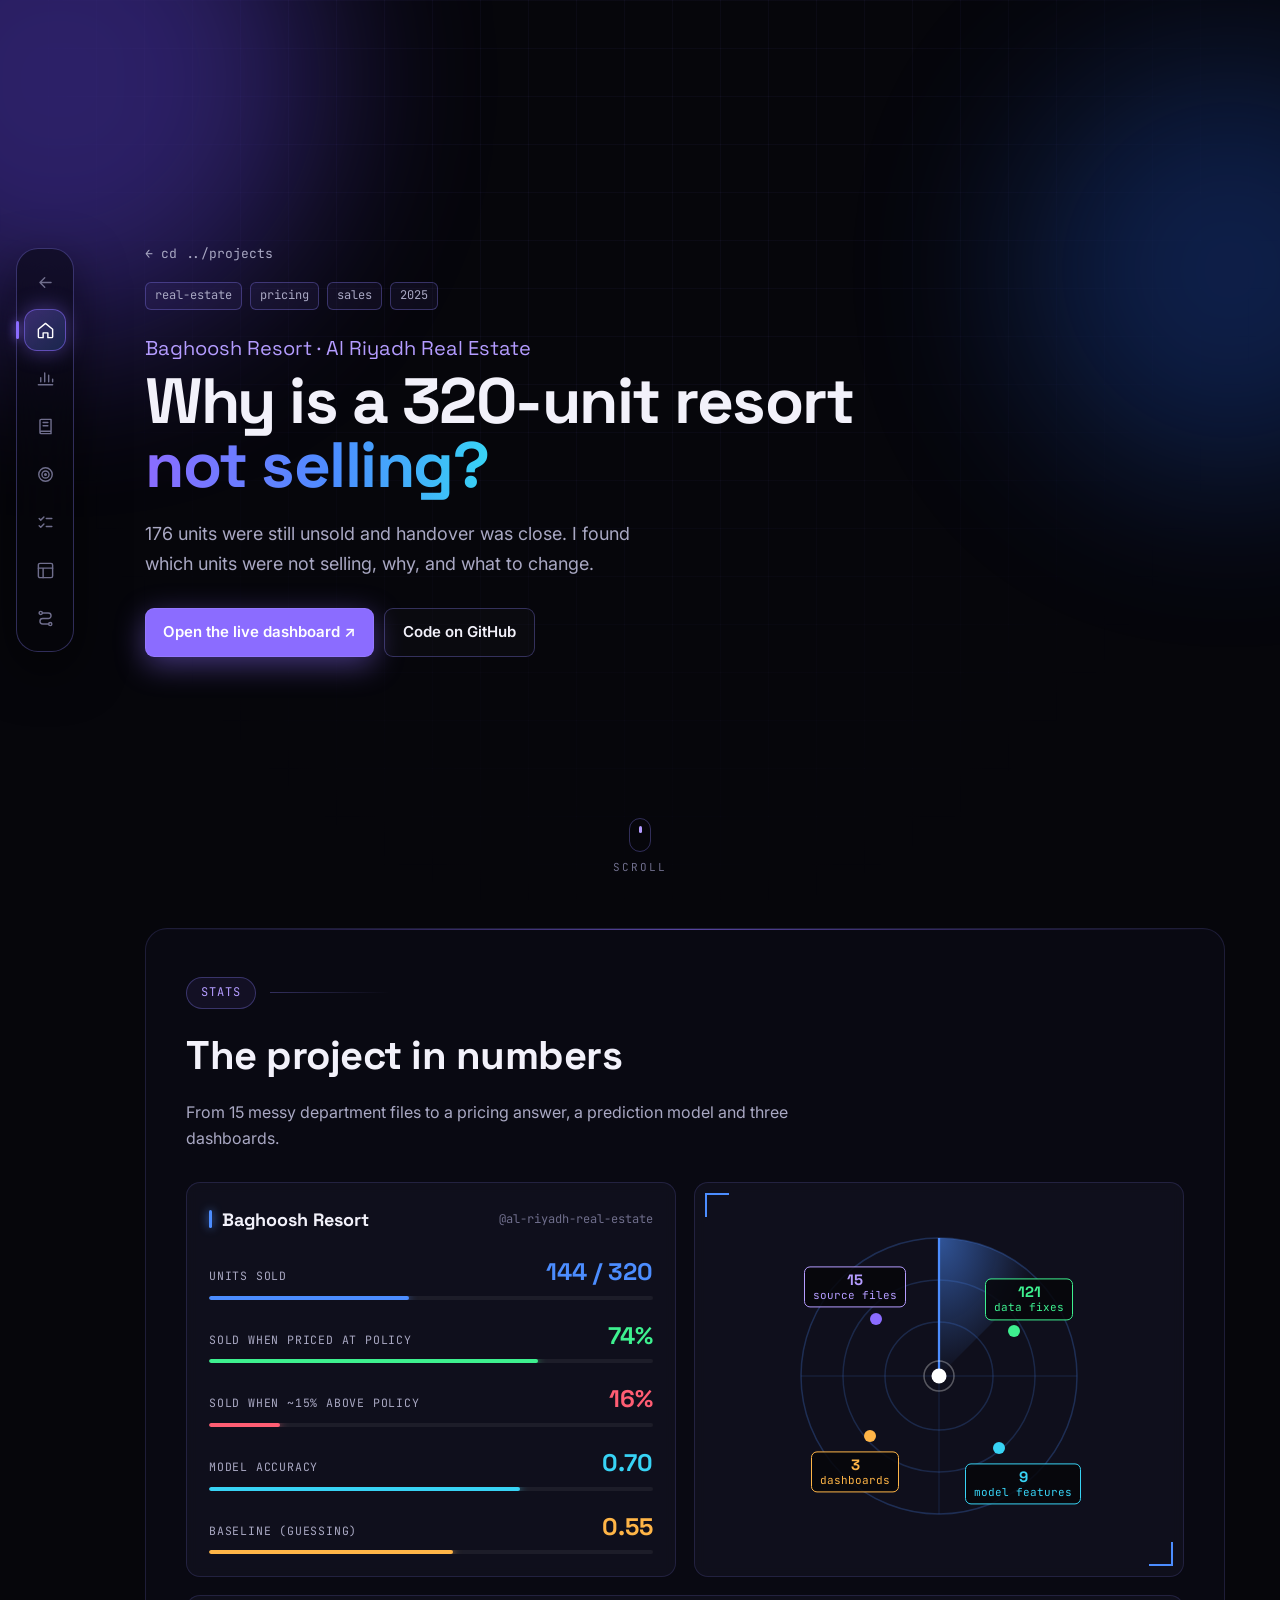
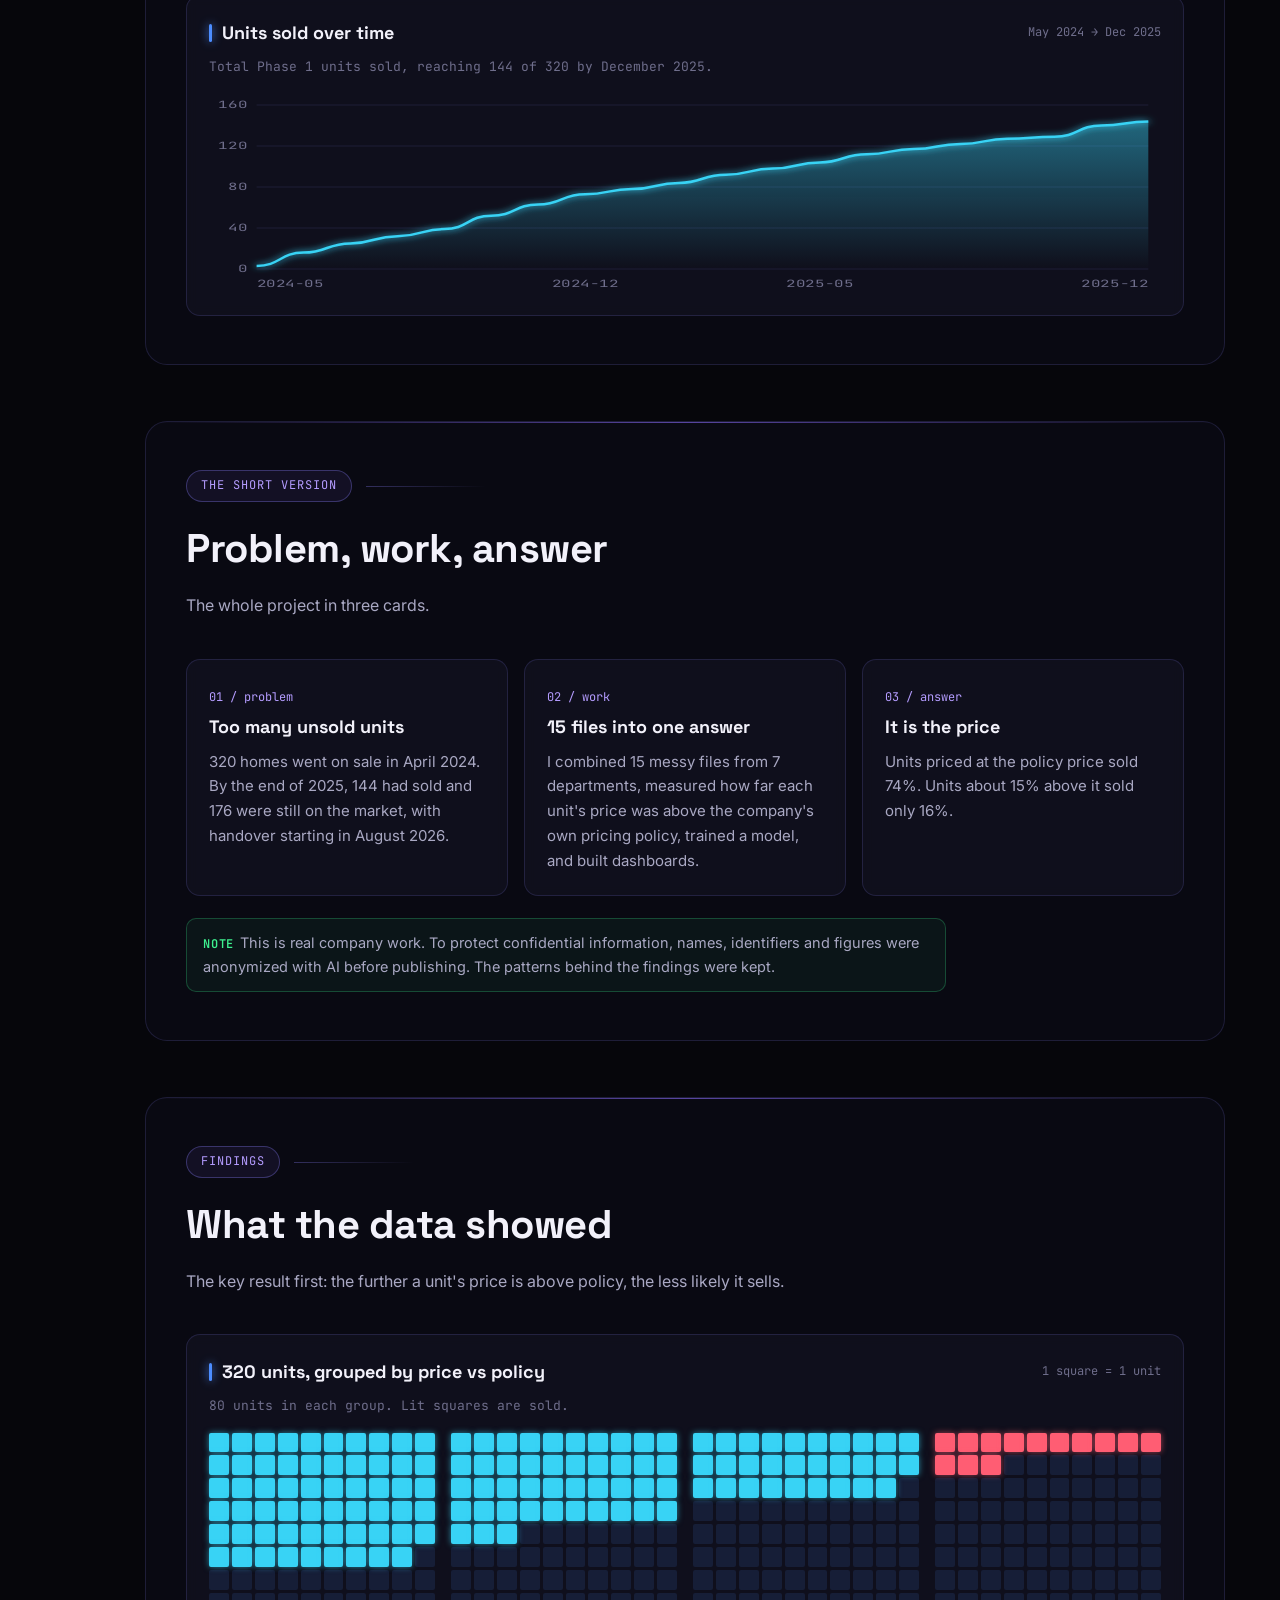
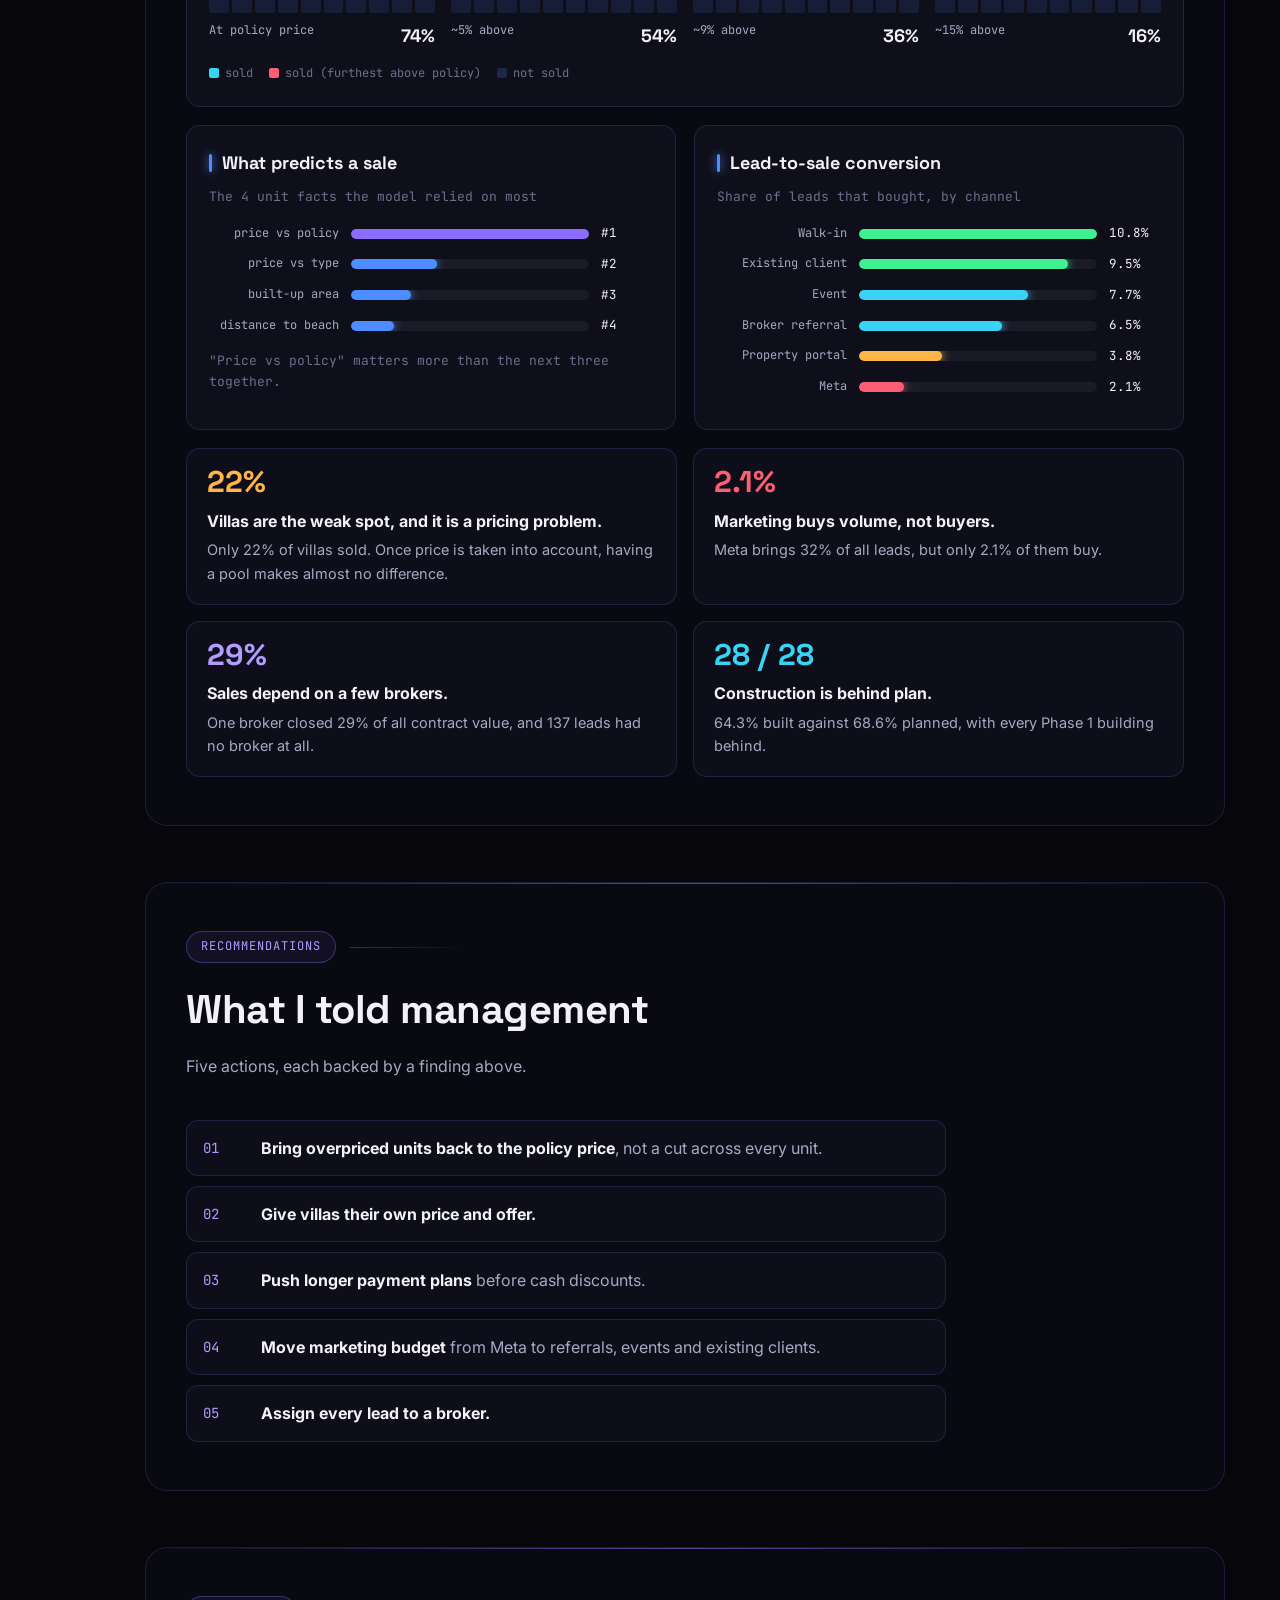
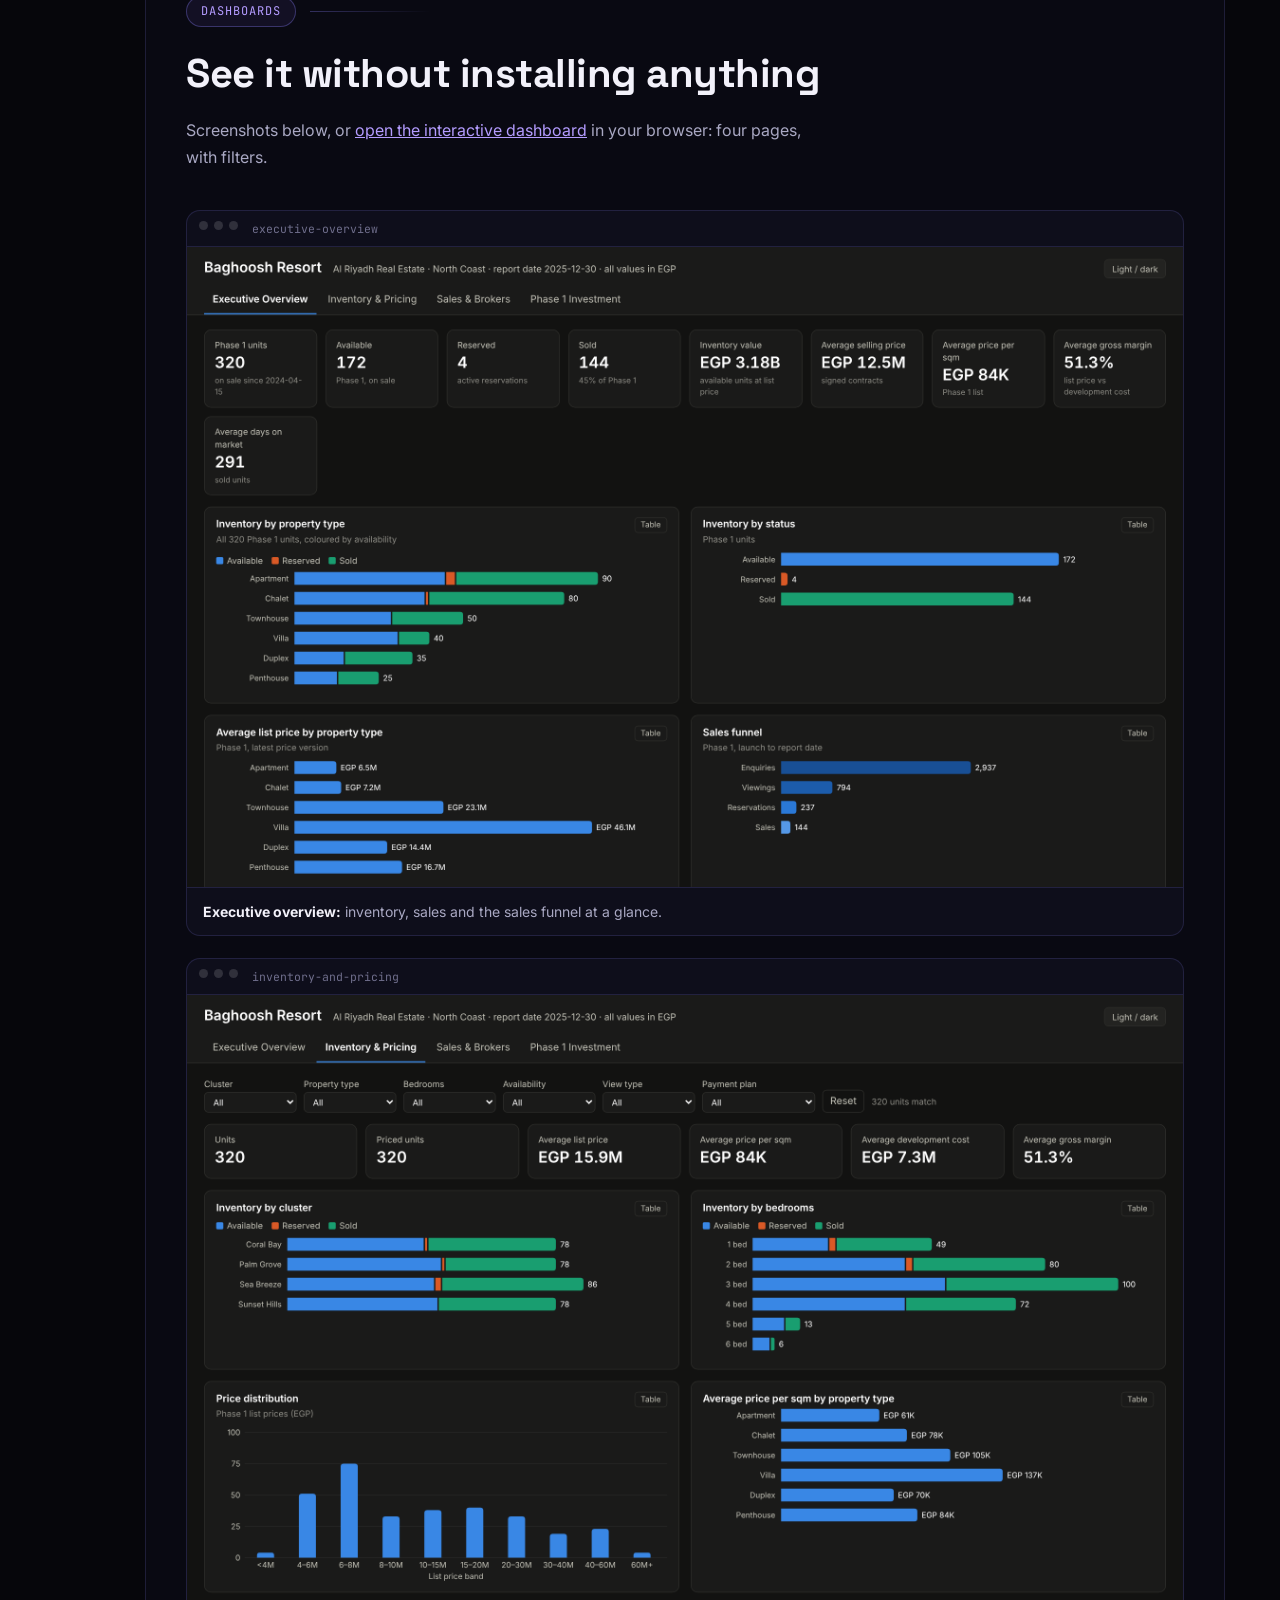
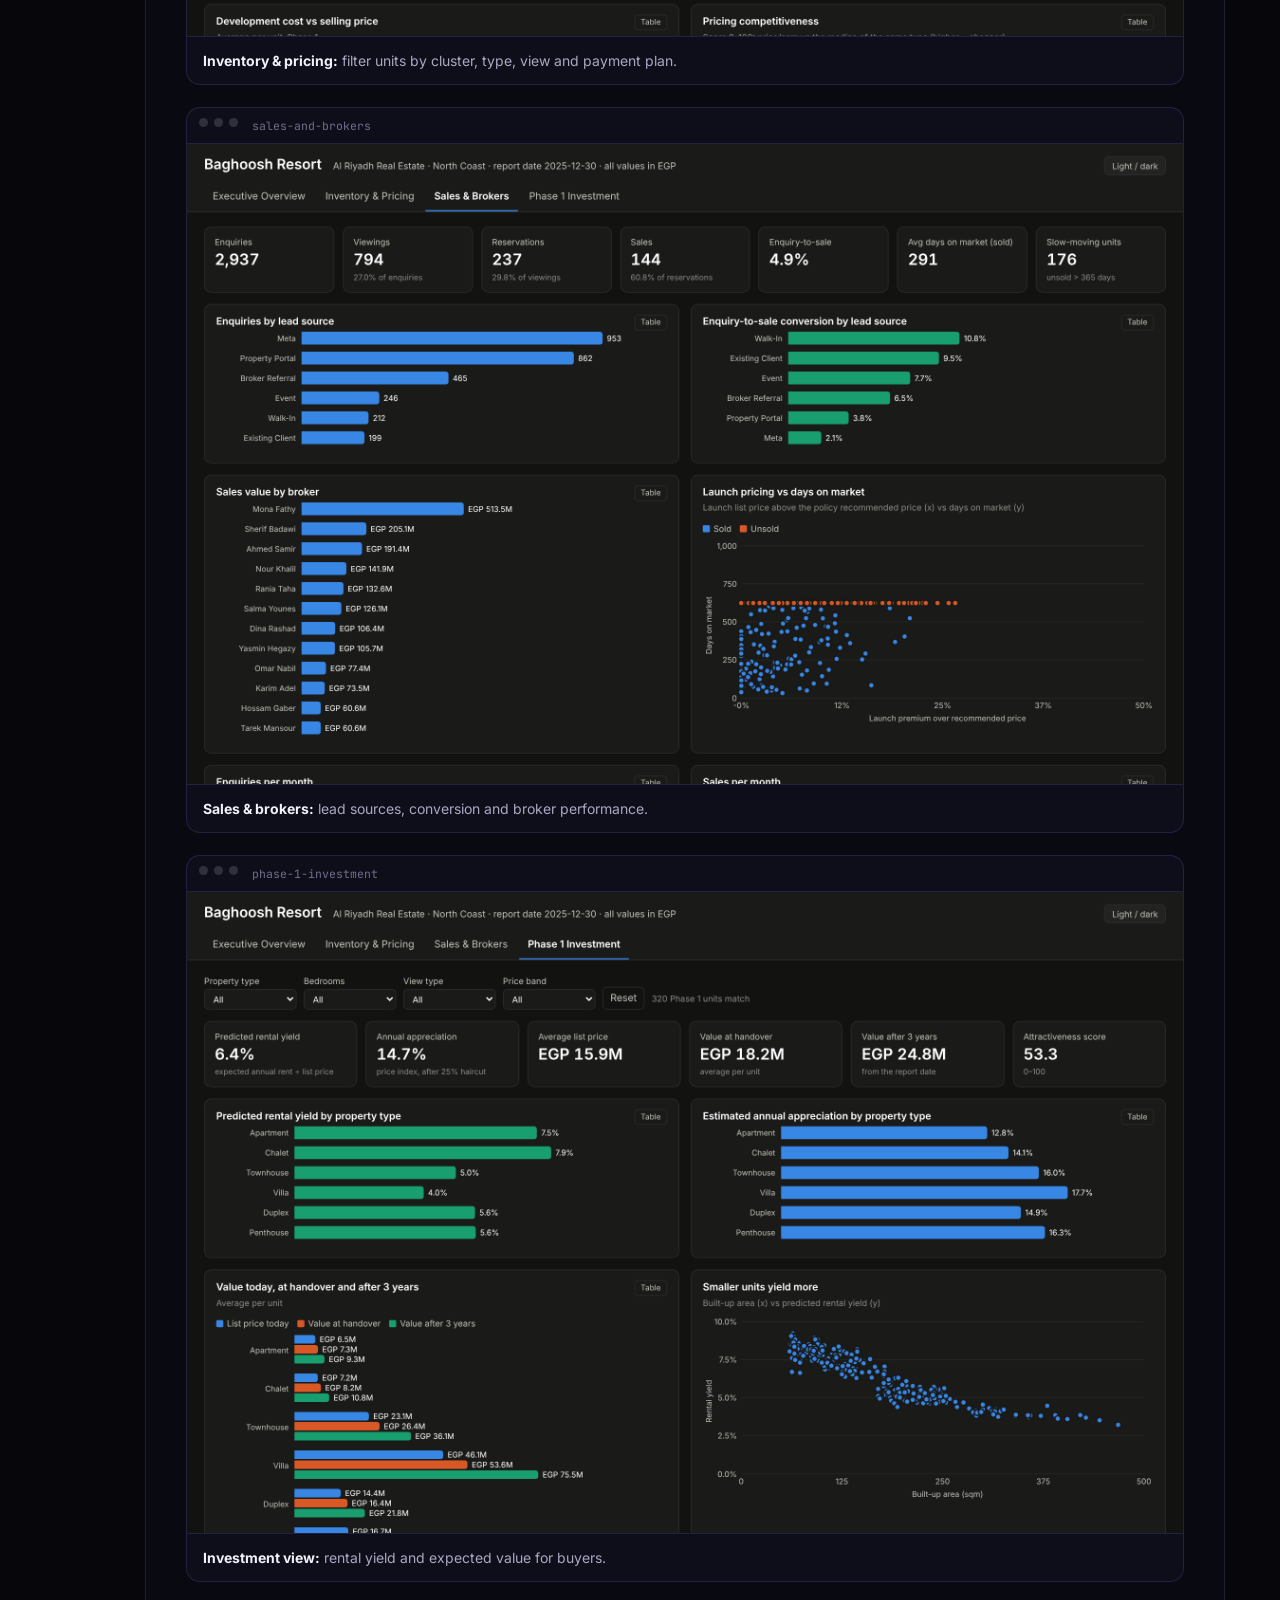
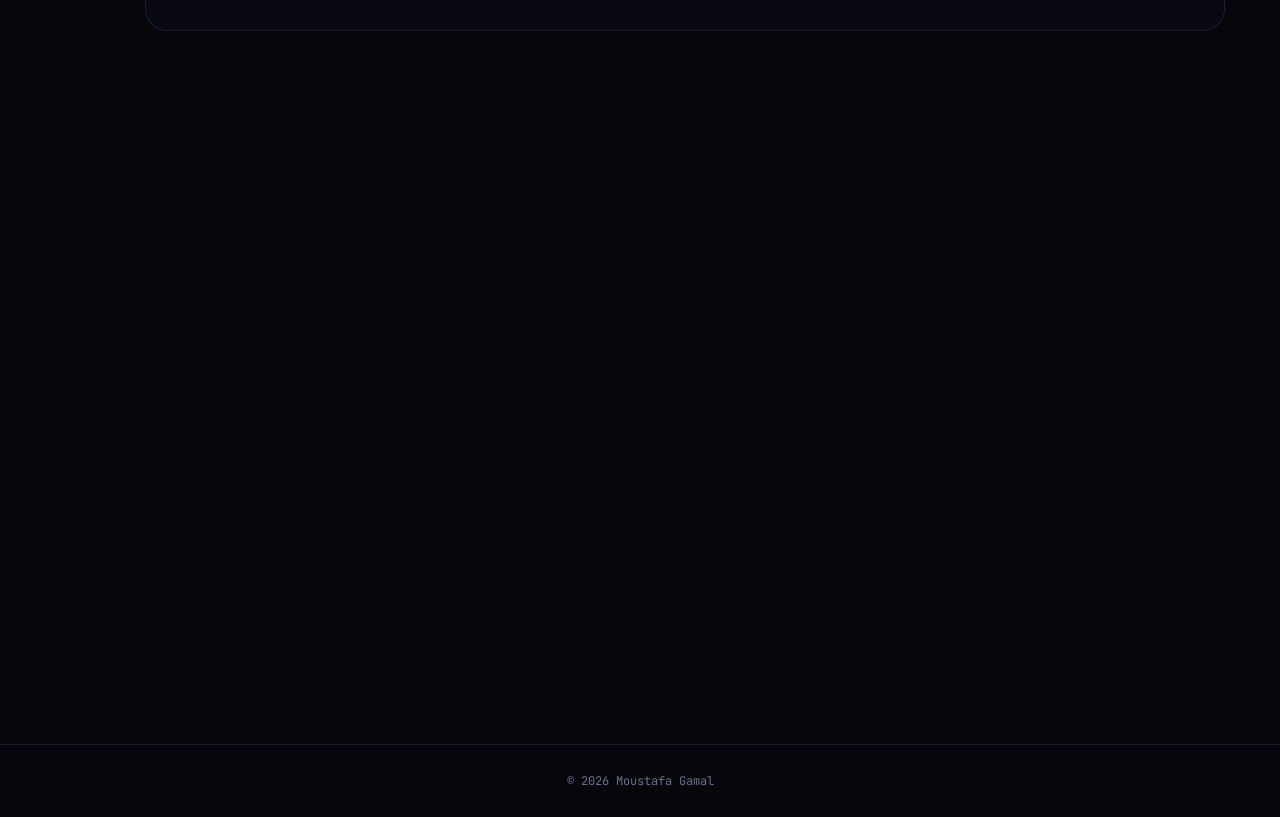
==== commit 0f2ca646: "Add IKEA UAE project page and card, remove gas market placeholder Co-Authored-By: Claude Opus 5.5 <n" ====
--- a/projects/baghoosh/index.html
+++ b/projects/baghoosh/index.html
@@ -8,7 +8,7 @@
 <link rel="preconnect" href="https://fonts.googleapis.com">
 <link rel="preconnect" href="https://fonts.gstatic.com" crossorigin>
 <link href="https://fonts.googleapis.com/css2?family=Inter:wght@400;600;700&family=JetBrains+Mono:wght@400;600;700&family=Space+Grotesk:wght@500;700&display=swap" rel="stylesheet">
-<link rel="stylesheet" href="../../assets/style.css?v=9">
+<link rel="stylesheet" href="../../assets/style.css?v=10">
 <script>document.documentElement.classList.add("js")</script>
 </head>
 <body>
@@ -195,7 +195,7 @@
 </section>
 
 <footer>© 2026 Moustafa Gamal</footer>
-<script src="../../assets/charts.js?v=9"></script>
-<script src="../../assets/nav.js?v=9"></script>
+<script src="../../assets/charts.js?v=10"></script>
+<script src="../../assets/nav.js?v=10"></script>
 </body>
 </html>
--- a/assets/style.css
+++ b/assets/style.css
@@ -405,3 +405,11 @@
 .lightbox figcaption .verify:hover { background: rgba(56,211,245,.1); border-color: var(--cyan); }
 .btn.wa svg { width: 18px; height: 18px; fill: none; stroke: currentColor; stroke-width: 1.6; stroke-linejoin: round; }
 .btn.wa:hover { border-color: #25d366; color: #fff; }
+
+/* card preview drawn with bars instead of a screenshot */
+.card .shot.mini { display: flex; flex-direction: column; justify-content: center; padding: 18px 22px; }
+.card .shot.mini .cap { font: 11.5px var(--mono); color: var(--muted); margin-bottom: 6px; }
+.card .shot.mini .nbar { margin: 7px 0; grid-template-columns: 112px 1fr 40px; }
+/* light notebook charts on the dark site */
+figure img.paper { display: block; width: 100%; box-sizing: border-box; background: #fff; padding: 12px; }
+.gallery.two { grid-template-columns: repeat(auto-fit, minmax(300px, 1fr)); }
